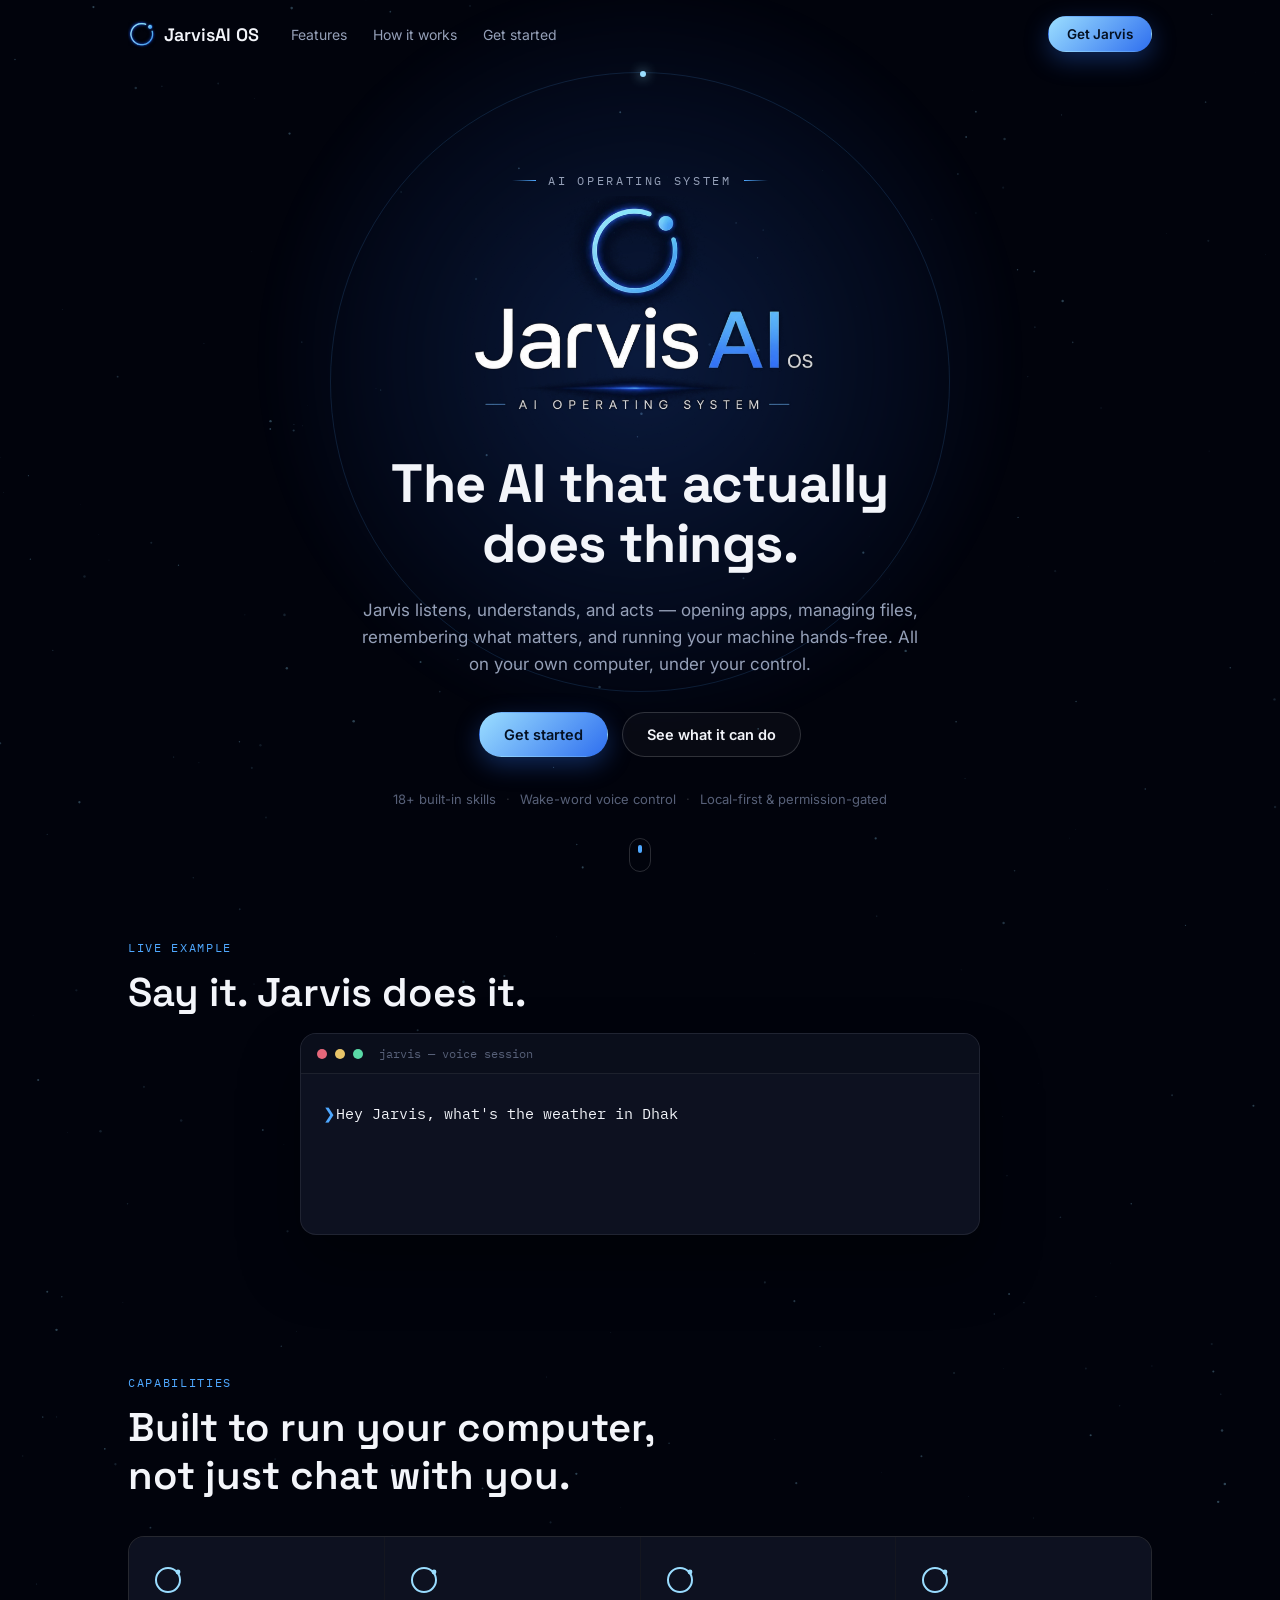
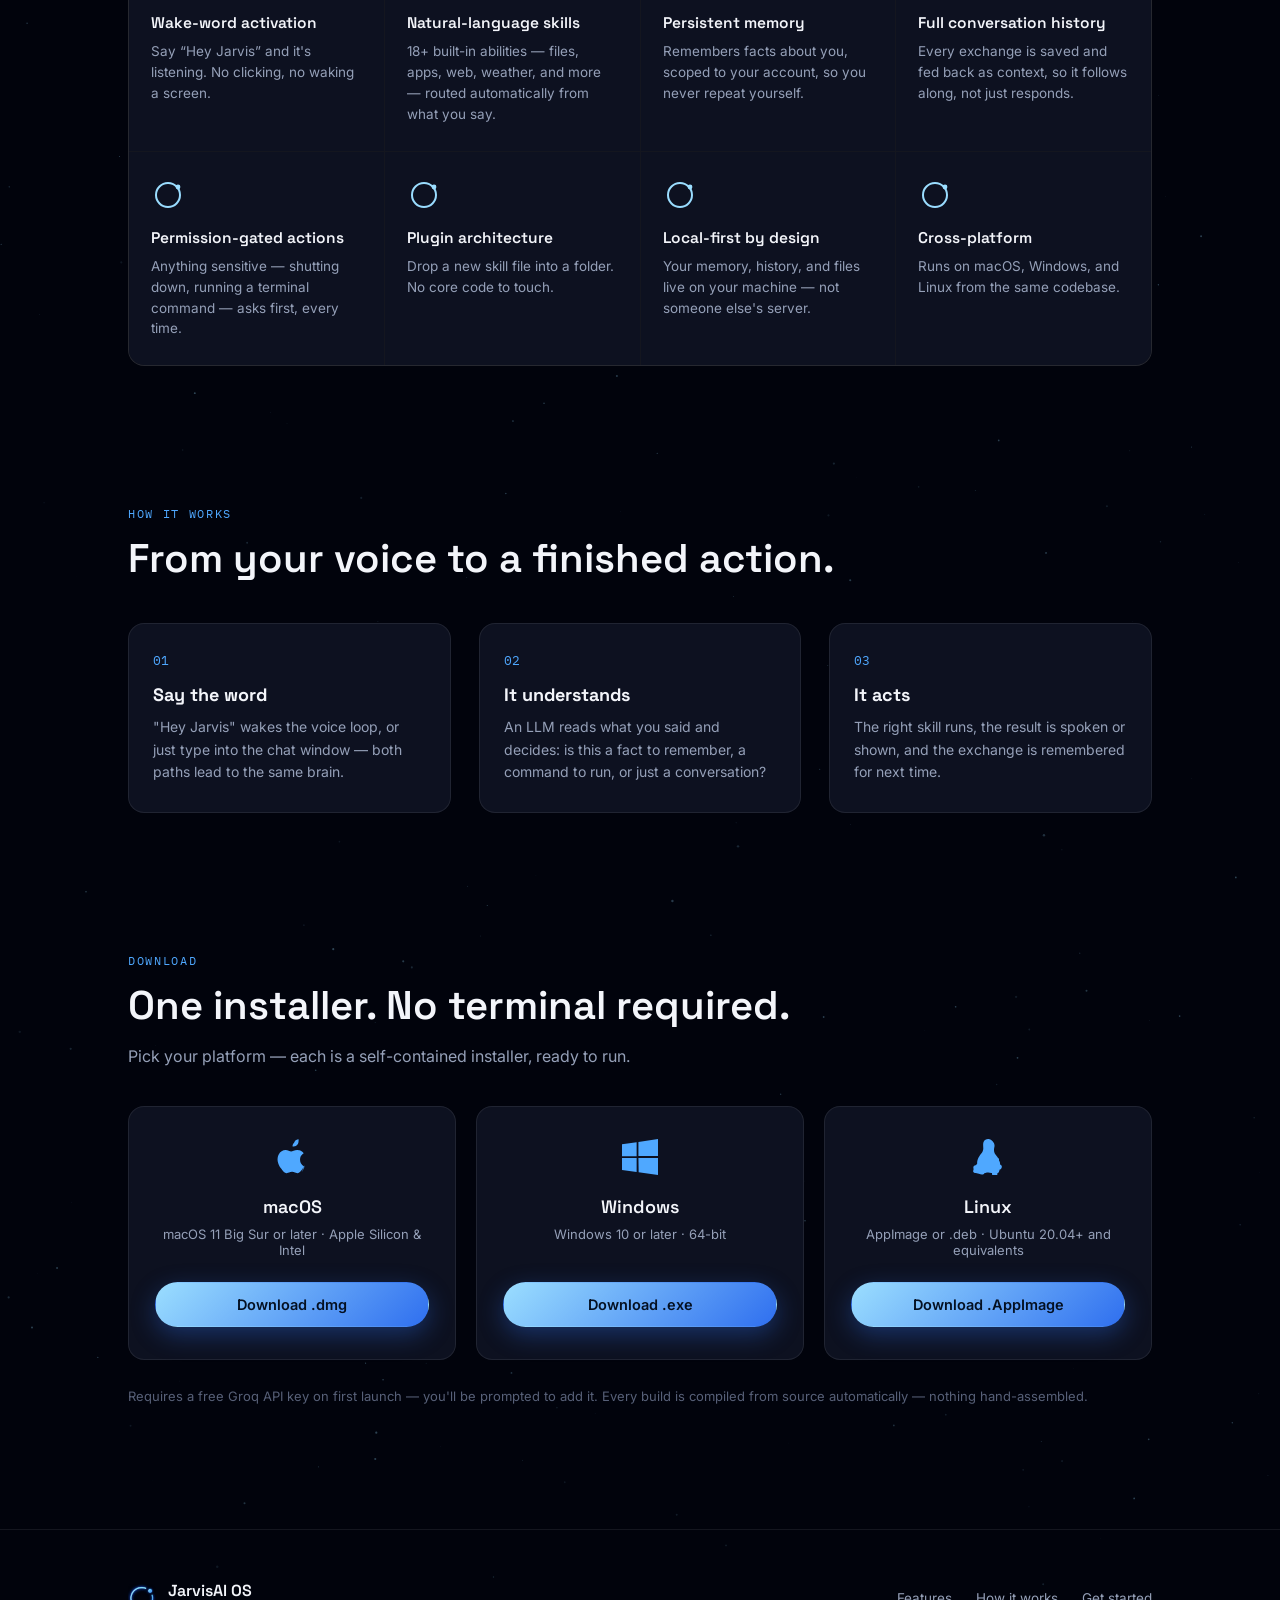
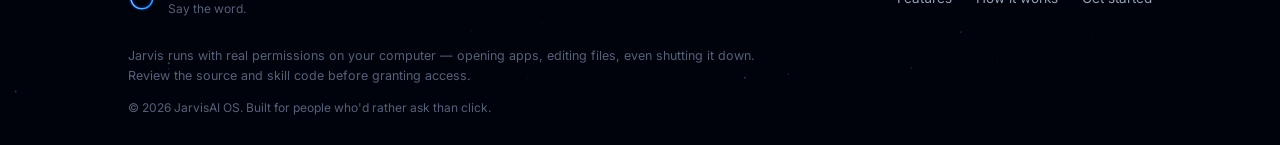
==== index.html @ 27a6e94e "Rename jarvis-landing.html to index.html" ====
<!DOCTYPE html>
<html lang="en">
<head>
<meta charset="UTF-8">
<meta name="viewport" content="width=device-width, initial-scale=1.0">
<title>JarvisAI OS &mdash; The AI Operating System</title>
<meta name="description" content="JarvisAI OS is the AI operating system that opens apps, manages files, remembers what matters, and talks back &mdash; all from your own machine.">
<link rel="icon" href="[data-uri]">
<style>
@import url('https://fonts.googleapis.com/css2?family=Space+Grotesk:wght@500;600;700&family=Inter:wght@400;500;600;700&family=IBM+Plex+Mono:wght@400;500&display=swap');

/* ==================== TOKENS ==================== */
:root{
  --bg:            #01030C;
  --bg-elevated:   #0A0E1B;
  --bg-panel:      #0D1120;
  --border:        rgba(255,255,255,0.08);
  --border-strong: rgba(255,255,255,0.16);

  --text:          #F3F5FA;
  --text-secondary:#95A0B8;
  --text-faint:    #576078;

  --ring-light: #9BDEFF;
  --ring-mid:   #4FA8FF;
  --ring-deep:  #2F6FEF;
  --accent-grad: linear-gradient(135deg, var(--ring-light), var(--ring-deep));

  --radius-sm: 10px;
  --radius-md: 16px;
  --radius-lg: 24px;

  --font-display: 'Space Grotesk', 'Segoe UI', sans-serif;
  --font-body: 'Inter', 'Segoe UI', sans-serif;
  --font-mono: 'IBM Plex Mono', 'Courier New', monospace;
}

*{ box-sizing: border-box; }

html{ scroll-behavior: smooth; }

body{
  margin: 0;
  background: var(--bg);
  color: var(--text);
  font-family: var(--font-body);
  -webkit-font-smoothing: antialiased;
  overflow-x: hidden;
}

img{ max-width: 100%; display: block; }

a{ color: inherit; text-decoration: none; }

::selection{ background: rgba(79,168,255,0.3); }

::-webkit-scrollbar{ width: 9px; }
::-webkit-scrollbar-thumb{ background: var(--border-strong); border-radius: 99px; }
::-webkit-scrollbar-track{ background: transparent; }

.section-inner{
  max-width: 1080px;
  margin: 0 auto;
  padding: 0 28px;
}

.label-tag{
  font-family: var(--font-mono);
  font-size: 12px;
  letter-spacing: 0.14em;
  color: var(--ring-mid);
  margin-bottom: 14px;
}

h2{
  font-family: var(--font-display);
  font-weight: 600;
  font-size: clamp(28px, 4vw, 40px);
  line-height: 1.2;
  margin: 0 0 16px;
}

.section-sub{
  color: var(--text-secondary);
  font-size: 16px;
  margin: 0 0 40px;
  max-width: 520px;
}

/* ==================== STARFIELD ==================== */
#stars{
  position: fixed;
  inset: 0;
  z-index: 0;
  pointer-events: none;
  opacity: 0.6;
}

/* ==================== NAV ==================== */
#nav{
  position: fixed;
  top: 0; left: 0; right: 0;
  z-index: 100;
  transition: background 0.3s ease, border-color 0.3s ease;
  border-bottom: 1px solid transparent;
}

#nav.scrolled{
  background: rgba(1,3,12,0.82);
  backdrop-filter: blur(14px);
  border-bottom-color: var(--border);
}

.nav-inner{
  max-width: 1080px;
  margin: 0 auto;
  padding: 16px 28px;
  display: flex;
  align-items: center;
  gap: 32px;
}

.nav-brand{
  display: flex;
  align-items: center;
  gap: 8px;
  font-family: var(--font-display);
  font-weight: 600;
  font-size: 18px;
}

.nav-mark{ width: 28px; height: 28px; object-fit: contain; }

.nav-links{
  display: flex;
  gap: 26px;
  flex: 1;
  font-size: 14px;
  color: var(--text-secondary);
}

.nav-links a:hover{ color: var(--text); }

.nav-toggle{
  display: none;
  flex-direction: column;
  gap: 4px;
  background: none;
  border: none;
  cursor: pointer;
  padding: 6px;
}

.nav-toggle span{
  width: 20px;
  height: 2px;
  background: var(--text);
  border-radius: 2px;
}

.nav-mobile{
  display: none;
  flex-direction: column;
  padding: 8px 28px 20px;
  gap: 4px;
  background: rgba(1,3,12,0.96);
  border-bottom: 1px solid var(--border);
}

.nav-mobile a{
  padding: 10px 0;
  font-size: 15px;
  color: var(--text-secondary);
  border-bottom: 1px solid var(--border);
}

.nav-mobile.open{ display: flex; }

/* ==================== BUTTONS ==================== */
.btn{
  display: inline-flex;
  align-items: center;
  gap: 8px;
  padding: 13px 24px;
  border-radius: 99px;
  font-size: 14.5px;
  font-weight: 600;
  cursor: pointer;
  border: 1px solid transparent;
  transition: transform 0.15s ease, opacity 0.15s ease, background 0.15s ease;
  white-space: nowrap;
}

.btn:hover{ transform: translateY(-1px); }

.btn-primary{
  background: var(--accent-grad);
  color: #041022;
  box-shadow: 0 8px 24px rgba(47,111,239,0.35);
}

.btn-primary:hover{ opacity: 0.92; }

.btn-ghost{
  background: rgba(255,255,255,0.03);
  border-color: var(--border-strong);
  color: var(--text);
}

.btn-ghost:hover{ background: rgba(255,255,255,0.07); }

.btn-small{ padding: 9px 18px; font-size: 13.5px; }

/* ==================== HERO ==================== */
.hero{
  position: relative;
  min-height: 100vh;
  display: flex;
  flex-direction: column;
  align-items: center;
  justify-content: center;
  text-align: center;
  padding: 140px 24px 60px;
  overflow: hidden;
}

.hero-glow{
  position: absolute;
  top: -10%;
  left: 50%;
  transform: translateX(-50%);
  width: 900px;
  height: 900px;
  background: radial-gradient(circle, rgba(47,111,239,0.22), transparent 60%);
  filter: blur(10px);
  z-index: 0;
  pointer-events: none;
}

.hero-ring{
  position: absolute;
  top: 8%;
  left: 50%;
  transform: translateX(-50%);
  width: 620px;
  height: 620px;
  border-radius: 50%;
  border: 1px solid rgba(79,168,255,0.15);
  z-index: 0;
  pointer-events: none;
  animation: spin 60s linear infinite;
}

.hero-ring::before{
  content: "";
  position: absolute;
  top: -2px;
  left: 50%;
  width: 6px;
  height: 6px;
  border-radius: 50%;
  background: var(--ring-light);
  box-shadow: 0 0 12px var(--ring-light);
}

@keyframes spin{
  from{ transform: translateX(-50%) rotate(0deg); }
  to{ transform: translateX(-50%) rotate(360deg); }
}

.hero-content{
  position: relative;
  z-index: 1;
  max-width: 720px;
}

.eyebrow{
  display: flex;
  align-items: center;
  justify-content: center;
  gap: 12px;
  font-family: var(--font-mono);
  font-size: 12px;
  letter-spacing: 0.22em;
  color: var(--text-secondary);
  margin-bottom: 6px;
}

.eyebrow .dash{
  width: 24px;
  height: 1px;
  background: linear-gradient(90deg, transparent, var(--ring-mid));
}

.eyebrow .dash:last-child{
  background: linear-gradient(90deg, var(--ring-mid), transparent);
}

.hero-logo{
  width: min(360px, 70vw);
  margin: 8px auto 4px;
}

.hero h1{
  font-family: var(--font-display);
  font-weight: 700;
  font-size: clamp(32px, 5.5vw, 54px);
  line-height: 1.12;
  letter-spacing: -0.01em;
  margin: 4px 0 22px;
}

.hero-sub{
  font-size: 17px;
  line-height: 1.6;
  color: var(--text-secondary);
  max-width: 560px;
  margin: 0 auto 34px;
}

.hero-cta{
  display: flex;
  gap: 14px;
  justify-content: center;
  flex-wrap: wrap;
  margin-bottom: 34px;
}

.trust-row{
  display: flex;
  gap: 10px;
  justify-content: center;
  flex-wrap: wrap;
  font-size: 13px;
  color: var(--text-faint);
}

.trust-row .dot{ color: var(--border-strong); }

.scroll-cue{
  position: absolute;
  bottom: 28px;
  left: 50%;
  transform: translateX(-50%);
  width: 22px;
  height: 34px;
  border: 1px solid var(--border-strong);
  border-radius: 12px;
  z-index: 1;
}

.scroll-cue span{
  display: block;
  width: 4px;
  height: 8px;
  background: var(--ring-mid);
  border-radius: 2px;
  margin: 6px auto 0;
  animation: cue 1.8s ease-in-out infinite;
}

@keyframes cue{
  0%{ transform: translateY(0); opacity: 1; }
  70%{ transform: translateY(10px); opacity: 0; }
  100%{ opacity: 0; }
}

/* ==================== DEMO / TERMINAL ==================== */
.demo-section{ padding: 40px 0 100px; position: relative; z-index: 1; }

.terminal{
  background: var(--bg-panel);
  border: 1px solid var(--border);
  border-radius: var(--radius-md);
  overflow: hidden;
  box-shadow: 0 30px 60px rgba(0,0,0,0.4);
  max-width: 680px;
  margin: 0 auto;
}

.terminal-bar{
  display: flex;
  align-items: center;
  gap: 8px;
  padding: 12px 16px;
  background: var(--bg-elevated);
  border-bottom: 1px solid var(--border);
}

.terminal-bar .dot{ width: 10px; height: 10px; border-radius: 50%; }
.terminal-bar .red{ background: #E5677A; }
.terminal-bar .yellow{ background: #E8C468; }
.terminal-bar .green{ background: #59D9A6; }

.terminal-title{
  margin-left: 8px;
  font-family: var(--font-mono);
  font-size: 12px;
  color: var(--text-faint);
}

.terminal-body{
  padding: 26px 22px;
  font-family: var(--font-mono);
  font-size: 14.5px;
  line-height: 1.9;
  min-height: 160px;
}

.term-line-user{ color: var(--text); }
.term-line-user::before{ content: "\276F "; color: var(--ring-mid); }

.term-line-reply{ color: var(--text-secondary); }
.term-line-reply::before{ content: "\2713 "; color: #59D9A6; }

.cursor{
  display: inline-block;
  width: 8px;
  height: 16px;
  background: var(--ring-light);
  margin-left: 2px;
  vertical-align: middle;
  animation: blink 0.9s step-end infinite;
}

@keyframes blink{
  50%{ opacity: 0; }
}

/* ==================== FEATURES ==================== */
.features-section{ padding: 40px 0 100px; position: relative; z-index: 1; }

.feature-grid{
  display: grid;
  grid-template-columns: repeat(4, 1fr);
  gap: 1px;
  background: var(--border);
  border: 1px solid var(--border);
  border-radius: var(--radius-md);
  overflow: hidden;
  margin-top: 36px;
}

.feature-card{
  background: var(--bg-panel);
  padding: 26px 22px;
}

.feature-icon{
  width: 34px;
  height: 34px;
  margin-bottom: 16px;
}

.feature-card h3{
  font-family: var(--font-display);
  font-size: 15.5px;
  font-weight: 600;
  margin: 0 0 8px;
}

.feature-card p{
  font-size: 13.5px;
  line-height: 1.55;
  color: var(--text-secondary);
  margin: 0;
}

/* ==================== HOW IT WORKS ==================== */
.how-section{ padding: 40px 0 100px; position: relative; z-index: 1; }

.steps{
  display: grid;
  grid-template-columns: repeat(3, 1fr);
  gap: 28px;
  margin-top: 40px;
}

.step{
  background: var(--bg-panel);
  border: 1px solid var(--border);
  border-radius: var(--radius-md);
  padding: 28px 24px;
}

.step-number{
  font-family: var(--font-mono);
  font-size: 13px;
  color: var(--ring-mid);
  margin-bottom: 14px;
}

.step h3{
  font-family: var(--font-display);
  font-size: 18px;
  margin: 0 0 10px;
}

.step p{
  font-size: 14px;
  line-height: 1.6;
  color: var(--text-secondary);
  margin: 0;
}

/* ==================== GET STARTED ==================== */
.get-started-section{ padding: 40px 0 110px; position: relative; z-index: 1; }

.download-grid{
  display: grid;
  grid-template-columns: repeat(3, 1fr);
  gap: 20px;
  margin-top: 36px;
}

.download-card{
  background: var(--bg-panel);
  border: 1px solid var(--border);
  border-radius: var(--radius-md);
  padding: 32px 26px;
  text-align: center;
  transition: border-color 0.15s ease, transform 0.15s ease;
}

.download-card:hover{
  border-color: var(--border-strong);
  transform: translateY(-2px);
}

.os-icon{
  width: 36px;
  height: 36px;
  color: var(--ring-mid);
  margin: 0 auto 16px;
}

.download-card h3{
  font-family: var(--font-display);
  font-size: 18px;
  font-weight: 600;
  margin: 0 0 8px;
}

.download-note{
  font-size: 13px;
  color: var(--text-secondary);
  margin: 0 0 22px;
  min-height: 34px;
}

.download-btn{
  width: 100%;
  justify-content: center;
}

.requirements{
  margin-top: 26px;
  font-size: 13px;
  color: var(--text-faint);
  line-height: 1.6;
}

/* ==================== FOOTER ==================== */
.footer{
  border-top: 1px solid var(--border);
  padding: 50px 0 30px;
  position: relative;
  z-index: 1;
}

.footer-inner{
  display: flex;
  justify-content: space-between;
  align-items: center;
  flex-wrap: wrap;
  gap: 20px;
  margin-bottom: 30px;
}

.footer-brand{
  display: flex;
  align-items: center;
  gap: 12px;
}

.footer-name{
  font-family: var(--font-display);
  font-weight: 600;
  font-size: 16px;
}

.footer-tagline{
  font-size: 12px;
  color: var(--text-faint);
}

.footer-links{
  display: flex;
  gap: 24px;
  font-size: 13.5px;
  color: var(--text-secondary);
}

.footer-links a:hover{ color: var(--text); }

.footer-disclaimer{
  font-size: 12.5px;
  color: var(--text-faint);
  line-height: 1.6;
  max-width: 640px;
  margin: 0 0 14px;
}

.footer-copy{
  font-size: 12px;
  color: var(--text-faint);
  margin: 0;
}

/* ==================== RESPONSIVE ==================== */
@media (max-width: 860px){
  .feature-grid{ grid-template-columns: repeat(2, 1fr); }
  .steps{ grid-template-columns: 1fr; }
  .download-grid{ grid-template-columns: 1fr; }
}

@media (max-width: 720px){
  .nav-links{ display: none; }
  .nav-inner .btn-small{ display: none; }
  .nav-toggle{ display: flex; }
  .feature-grid{ grid-template-columns: 1fr; }
  .hero{ padding-top: 120px; }
}

@media (prefers-reduced-motion: reduce){
  .hero-ring, .scroll-cue span, .cursor{ animation: none; }
}

</style>
</head>
<body>

<canvas id="stars"></canvas>

<nav id="nav">
  <div class="nav-inner">
    <a href="#top" class="nav-brand">
      <img src="[data-uri]" alt="JarvisAI OS" class="nav-mark">
      <span>JarvisAI OS</span>
    </a>
    <div class="nav-links">
      <a href="#features">Features</a>
      <a href="#how">How it works</a>
      <a href="#get-started">Get started</a>
    </div>
    <a href="#get-started" class="btn btn-primary btn-small">Get Jarvis</a>
    <button id="navToggle" class="nav-toggle" aria-label="Toggle menu">
      <span></span><span></span><span></span>
    </button>
  </div>
  <div id="navMobile" class="nav-mobile">
    <a href="#features">Features</a>
    <a href="#how">How it works</a>
    <a href="#get-started">Get started</a>
  </div>
</nav>

<header class="hero" id="top">
  <div class="hero-glow"></div>
  <div class="hero-ring" aria-hidden="true"></div>

  <div class="hero-content">
    <div class="eyebrow"><span class="dash"></span> AI OPERATING SYSTEM <span class="dash"></span></div>

    <img src="[data-uri]" alt="Jarvis AI OS" class="hero-logo">

    <h1>The AI that actually<br>does things.</h1>

    <p class="hero-sub">
      Jarvis listens, understands, and acts &mdash; opening apps, managing files,
      remembering what matters, and running your machine hands-free.
      All on your own computer, under your control.
    </p>

    <div class="hero-cta">
      <a href="#get-started" class="btn btn-primary">Get started</a>
      <a href="#features" class="btn btn-ghost">See what it can do</a>
    </div>

    <div class="trust-row">
      <span>18+ built-in skills</span>
      <span class="dot">&middot;</span>
      <span>Wake-word voice control</span>
      <span class="dot">&middot;</span>
      <span>Local-first &amp; permission-gated</span>
    </div>
  </div>

  <div class="scroll-cue" aria-hidden="true"><span></span></div>
</header>

<section class="demo-section">
  <div class="section-inner">
    <div class="label-tag">LIVE EXAMPLE</div>
    <h2>Say it. Jarvis does it.</h2>

    <div class="terminal">
      <div class="terminal-bar">
        <span class="dot red"></span><span class="dot yellow"></span><span class="dot green"></span>
        <span class="terminal-title">jarvis &mdash; voice session</span>
      </div>
      <div class="terminal-body" id="terminalBody"></div>
    </div>
  </div>
</section>

<section id="features" class="features-section">
  <div class="section-inner">
    <div class="label-tag">CAPABILITIES</div>
    <h2>Built to run your computer,<br>not just chat with you.</h2>

    <div class="feature-grid" id="featureGrid"></div>
  </div>
</section>

<section id="how" class="how-section">
  <div class="section-inner">
    <div class="label-tag">HOW IT WORKS</div>
    <h2>From your voice to a finished action.</h2>

    <div class="steps">
      <div class="step">
        <div class="step-number">01</div>
        <h3>Say the word</h3>
        <p>"Hey Jarvis" wakes the voice loop, or just type into the chat window &mdash; both paths lead to the same brain.</p>
      </div>
      <div class="step">
        <div class="step-number">02</div>
        <h3>It understands</h3>
        <p>An LLM reads what you said and decides: is this a fact to remember, a command to run, or just a conversation?</p>
      </div>
      <div class="step">
        <div class="step-number">03</div>
        <h3>It acts</h3>
        <p>The right skill runs, the result is spoken or shown, and the exchange is remembered for next time.</p>
      </div>
    </div>
  </div>
</section>

<section id="get-started" class="get-started-section">
  <div class="section-inner">
    <div class="label-tag">DOWNLOAD</div>
    <h2>One installer. No terminal required.</h2>
    <p class="section-sub">Pick your platform &mdash; each is a self-contained installer, ready to run.</p>

    <div class="download-grid">

      <div class="download-card">
        <svg class="os-icon" viewBox="0 0 24 24" fill="currentColor"><path d="M16.365 1.43c0 1.14-.393 2.033-1.177 2.68-.784.646-1.72.966-2.807.966-.107-1.09.29-2.02 1.083-2.784C14.257.71 15.29.24 16.365.24c.093.4.093.8 0 1.19zM20.5 17.06c-.48 1.11-.71 1.605-1.335 2.596-.87 1.386-2.098 3.115-3.62 3.13-1.352.014-1.7-.882-3.535-.873-1.834.01-2.217.888-3.57.874-1.522-.015-2.686-1.573-3.556-2.958C2.207 16.606 1.76 12.9 3.14 10.34c.965-1.79 2.71-2.923 4.61-2.94 1.44-.014 2.8.97 3.678.97.878 0 2.53-1.2 4.267-1.024.727.03 2.767.294 4.077 2.216-.106.066-2.435 1.42-2.41 4.242.028 3.372 2.96 4.494 2.99 4.508-.024.074-.463 1.59-1.528 3.147l-.323.6z"/></svg>
        <h3>macOS</h3>
        <p class="download-note">macOS 11 Big Sur or later &middot; Apple Silicon &amp; Intel</p>
        <a href="https://github.com/YOUR_USERNAME/jarvis-ai-os/releases/latest/download/JarvisAI-OS.dmg" class="btn btn-primary download-btn">Download .dmg</a>
      </div>

      <div class="download-card">
        <svg class="os-icon" viewBox="0 0 24 24" fill="currentColor"><path d="M0 3.449L9.75 2.1v9.451H0m10.949-9.602L24 0v11.4H10.949M0 12.6h9.75v9.451L0 20.699M10.949 12.6H24V24l-12.9-1.801"/></svg>
        <h3>Windows</h3>
        <p class="download-note">Windows 10 or later &middot; 64-bit</p>
        <a href="https://github.com/YOUR_USERNAME/jarvis-ai-os/releases/latest/download/JarvisAI-OS-Setup.exe" class="btn btn-primary download-btn">Download .exe</a>
      </div>

      <div class="download-card">
        <svg class="os-icon" viewBox="0 0 24 24" fill="currentColor"><path d="M12.504 0c-.155 0-.315.008-.48.021-4.226.333-3.105 4.807-3.17 6.298-.076 1.092-.3 1.953-1.05 3.02-.885 1.051-2.127 2.75-2.716 4.521-.278.832-.41 1.684-.287 2.489a.424.424 0 00-.11.135c-.26.268-.45.6-.663.839-.199.199-.485.267-.797.4-.313.136-.658.269-.864.68-.09.189-.136.394-.132.602 0 .199.027.4.055.536.058.399.116.728.04.97-.249.68-.28 1.145-.106 1.484.174.334.535.47.94.601.81.2 1.91.135 2.774.6.926.466 1.866.67 2.616.47.526-.116.97-.464 1.208-.946.587-.003 1.23-.269 2.26-.334.699-.058 1.574.267 2.577.2.025.08.063.155.11.225-.076.694.13 1.365.436 1.938.365.6.844 1.098 1.310 1.502-.055.077-.021.108.070.05.68-.484 1.24-1.04 1.52-1.673.24-.531.212-1.1.05-1.634.478-.235.87-.556 1.152-1.038.235-.4.42-.906.526-1.577.077.024.15.024.199-.001.36-.111.65-.4.867-.71.198-.31.335-.667.375-1.037.038-.372-.04-.744-.235-1.045-.196-.3-.51-.545-.9-.667-.024-.42-.03-.856-.13-1.302-.098-.446-.28-.897-.61-1.28.014-.235.033-.478.01-.72-.024-.24-.09-.478-.226-.68-.135-.2-.34-.36-.582-.42-.036-.11-.07-.223-.135-.315-.65-.918-1.474-1.635-1.968-2.7-.494-1.064-.626-2.436-.16-4.27.213-.83.055-1.673-.288-2.417-.343-.744-.858-1.397-1.44-1.87A3.87 3.87 0 0012.504 0z"/></svg>
        <h3>Linux</h3>
        <p class="download-note">AppImage or .deb &middot; Ubuntu 20.04+ and equivalents</p>
        <a href="https://github.com/YOUR_USERNAME/jarvis-ai-os/releases/latest/download/JarvisAI-OS.AppImage" class="btn btn-primary download-btn">Download .AppImage</a>
      </div>

    </div>

    <p class="requirements">
      Requires a free Groq API key on first launch &mdash; you'll be prompted to add it.
      Every build is compiled from source automatically &mdash; nothing hand-assembled.
    </p>
  </div>
</section>

<footer class="footer">
  <div class="section-inner footer-inner">
    <div class="footer-brand">
      <img src="[data-uri]" alt="JarvisAI OS" class="nav-mark">
      <div>
        <div class="footer-name">JarvisAI OS</div>
        <div class="footer-tagline">Say the word.</div>
      </div>
    </div>

    <div class="footer-links">
      <a href="#features">Features</a>
      <a href="#how">How it works</a>
      <a href="#get-started">Get started</a>
    </div>
  </div>

  <div class="section-inner">
    <p class="footer-disclaimer">
      Jarvis runs with real permissions on your computer &mdash; opening apps, editing files,
      even shutting it down. Review the source and skill code before granting access.
    </p>
    <p class="footer-copy">&copy; 2026 JarvisAI OS. Built for people who'd rather ask than click.</p>
  </div>
</footer>

<script>
// ==================== Nav scroll state + mobile toggle ====================
const nav = document.getElementById("nav");
window.addEventListener("scroll", () => {
  nav.classList.toggle("scrolled", window.scrollY > 20);
});

const navToggle = document.getElementById("navToggle");
const navMobile = document.getElementById("navMobile");
navToggle.addEventListener("click", () => navMobile.classList.toggle("open"));
navMobile.querySelectorAll("a").forEach(a =>
  a.addEventListener("click", () => navMobile.classList.remove("open"))
);

// ==================== Starfield background ====================
(function starfield() {
  const canvas = document.getElementById("stars");
  const ctx = canvas.getContext("2d");
  let stars = [];

  function resize() {
    canvas.width = window.innerWidth;
    canvas.height = document.body.scrollHeight;
    const count = Math.floor((canvas.width * canvas.height) / 9000);
    stars = Array.from({ length: count }, () => ({
      x: Math.random() * canvas.width,
      y: Math.random() * canvas.height,
      r: Math.random() * 1.1 + 0.2,
      phase: Math.random() * Math.PI * 2,
      speed: Math.random() * 0.015 + 0.005,
    }));
  }

  function draw(t) {
    ctx.clearRect(0, 0, canvas.width, canvas.height);
    for (const s of stars) {
      const twinkle = 0.5 + 0.5 * Math.sin(t * s.speed + s.phase);
      ctx.beginPath();
      ctx.arc(s.x, s.y, s.r, 0, Math.PI * 2);
      ctx.fillStyle = `rgba(155, 222, 255, ${0.15 + twinkle * 0.35})`;
      ctx.fill();
    }
    requestAnimationFrame(draw);
  }

  window.addEventListener("resize", resize);
  resize();
  requestAnimationFrame(draw);
})();

// ==================== Terminal typewriter demo ====================
(function terminalDemo() {
  const body = document.getElementById("terminalBody");

  const scenarios = [
    [
      { role: "user", text: "Hey Jarvis, what's the weather in Dhaka" },
      { role: "reply", text: "It's 34\u00b0C and partly cloudy in Dhaka, with wind at 9 km/h." },
    ],
    [
      { role: "user", text: "Jarvis, remember that my flight is at 6 PM" },
      { role: "reply", text: "Got it, I'll remember that your flight is at 6 PM." },
    ],
    [
      { role: "user", text: "Hey Jarvis, open Chrome" },
      { role: "reply", text: "Opening Google Chrome." },
    ],
  ];

  let scenarioIndex = 0;

  function sleep(ms) {
    return new Promise((resolve) => setTimeout(resolve, ms));
  }

  async function typeLine(el, text, speed) {
    for (let i = 0; i <= text.length; i++) {
      el.textContent = text.slice(0, i);
      await sleep(speed);
    }
  }

  async function runScenario() {
    body.innerHTML = "";

    const scenario = scenarios[scenarioIndex];
    scenarioIndex = (scenarioIndex + 1) % scenarios.length;

    for (const line of scenario) {
      const div = document.createElement("div");
      div.className = line.role === "user" ? "term-line-user" : "term-line-reply";
      body.appendChild(div);

      if (line.role === "user") {
        await typeLine(div, line.text, 32);
      } else {
        await sleep(400);
        await typeLine(div, line.text, 14);
      }

      await sleep(600);
    }

    await sleep(2200);
    runScenario();
  }

  runScenario();
})();

// ==================== Feature grid ====================
(function features() {
  const iconRing = `<svg viewBox="0 0 34 34" fill="none" xmlns="http://www.w3.org/2000/svg">
    <circle cx="17" cy="17" r="12" stroke="url(#g)" stroke-width="2"/>
    <circle cx="27" cy="9" r="2.4" fill="#9BDEFF"/>
    <defs><linearGradient id="g" x1="0" y1="0" x2="34" y2="34"><stop stop-color="#9BDEFF"/><stop offset="1" stop-color="#2F6FEF"/></linearGradient></defs>
  </svg>`;

  const items = [
    ["Wake-word activation", "Say \u201cHey Jarvis\u201d and it's listening. No clicking, no waking a screen."],
    ["Natural-language skills", "18+ built-in abilities \u2014 files, apps, web, weather, and more \u2014 routed automatically from what you say."],
    ["Persistent memory", "Remembers facts about you, scoped to your account, so you never repeat yourself."],
    ["Full conversation history", "Every exchange is saved and fed back as context, so it follows along, not just responds."],
    ["Permission-gated actions", "Anything sensitive \u2014 shutting down, running a terminal command \u2014 asks first, every time."],
    ["Plugin architecture", "Drop a new skill file into a folder. No core code to touch."],
    ["Local-first by design", "Your memory, history, and files live on your machine \u2014 not someone else's server."],
    ["Cross-platform", "Runs on macOS, Windows, and Linux from the same codebase."],
  ];

  const grid = document.getElementById("featureGrid");
  grid.innerHTML = items.map(([title, desc]) => `
    <div class="feature-card">
      <div class="feature-icon">${iconRing}</div>
      <h3>${title}</h3>
      <p>${desc}</p>
    </div>
  `).join("");
})();

// (download section is now static cards - no tab-switching or
// copy-to-clipboard JS needed since there's no source install commands)

</script>

</body>
</html>
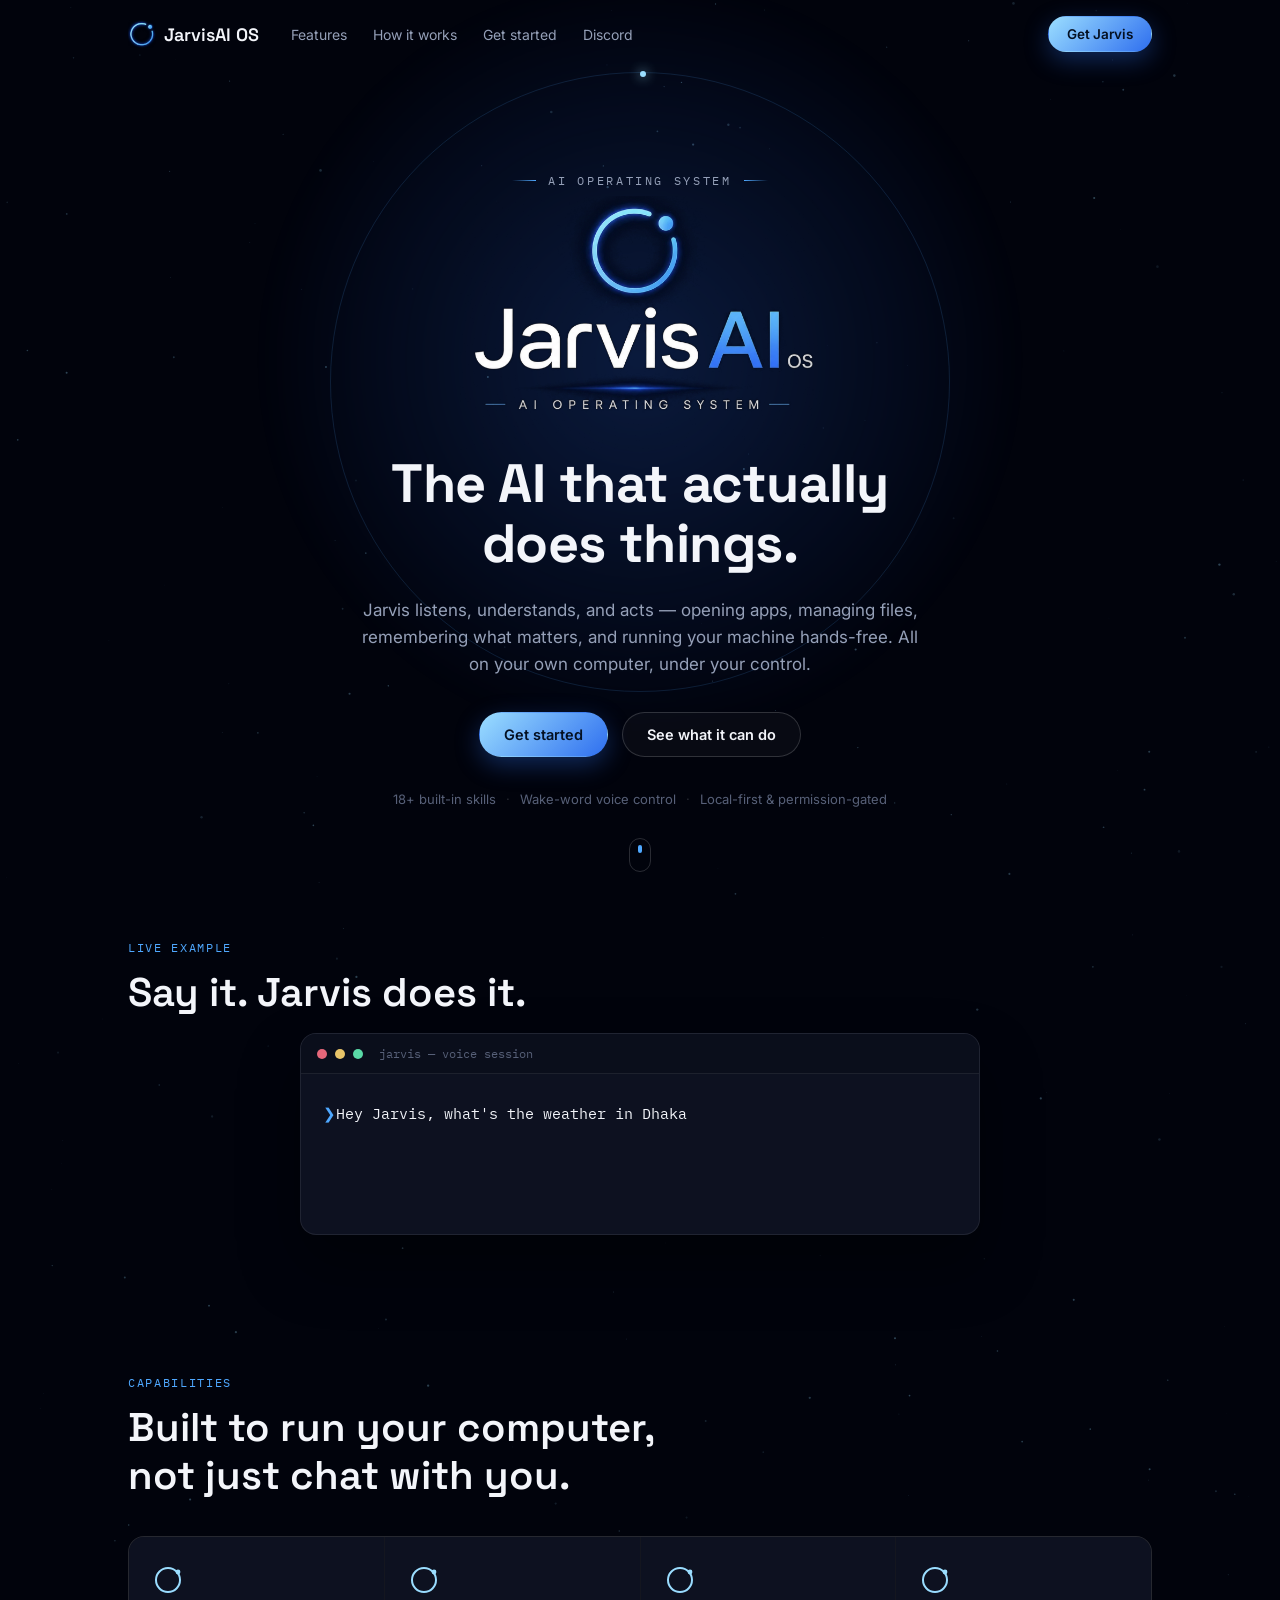
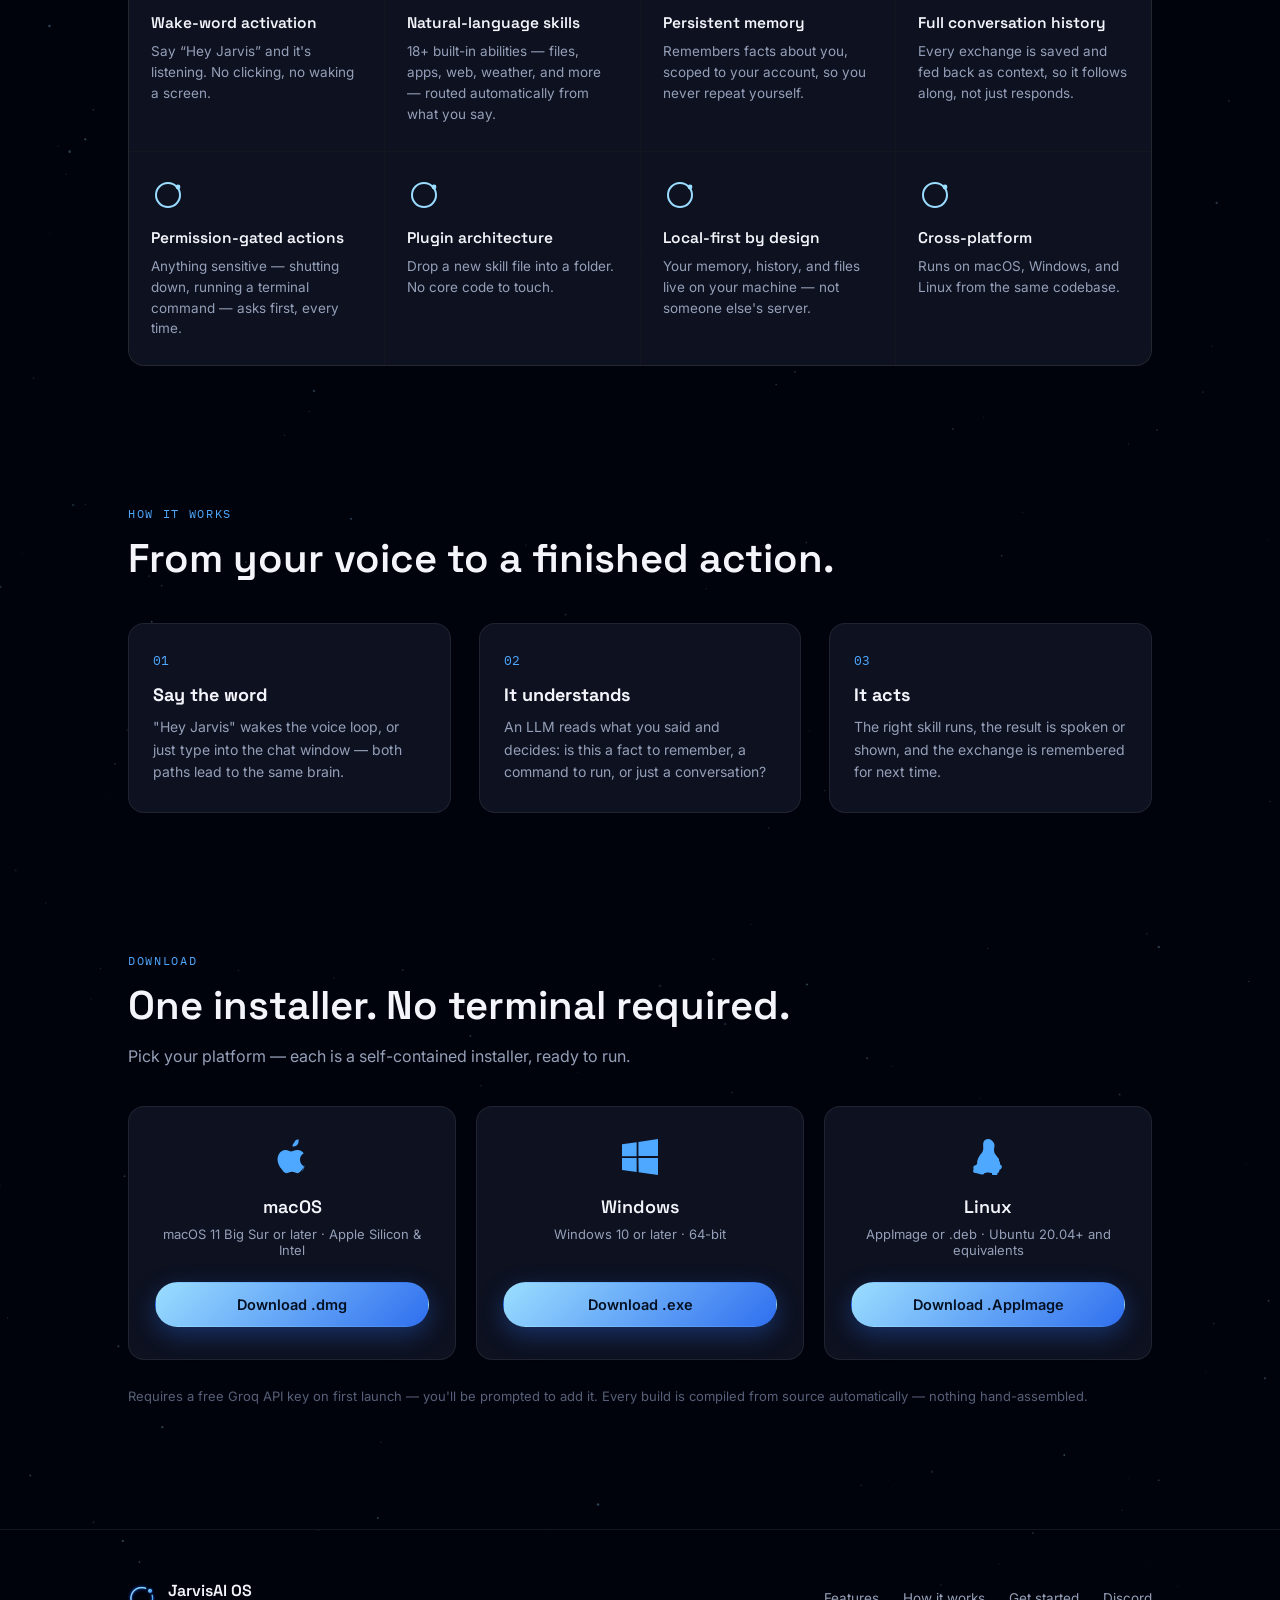
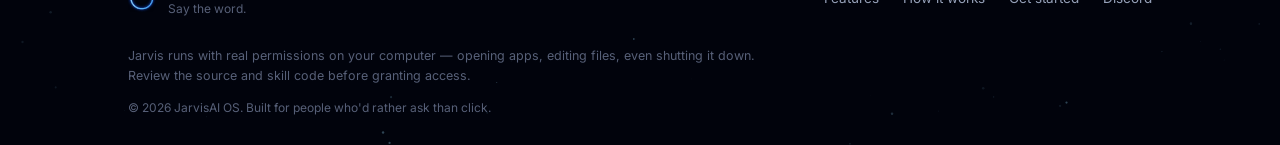
==== commit 1a825b60: "Add Discord community link to nav and footer Links to the project's Discord server so visitors can j" ====
--- a/index.html
+++ b/index.html
@@ -652,6 +652,7 @@
       <a href="#features">Features</a>
       <a href="#how">How it works</a>
       <a href="#get-started">Get started</a>
+      <a href="https://discord.gg/VZnWjfsrE" target="_blank" rel="noopener">Discord</a>
     </div>
     <a href="#get-started" class="btn btn-primary btn-small">Get Jarvis</a>
     <button id="navToggle" class="nav-toggle" aria-label="Toggle menu">
@@ -662,6 +663,7 @@
     <a href="#features">Features</a>
     <a href="#how">How it works</a>
     <a href="#get-started">Get started</a>
+    <a href="https://discord.gg/VZnWjfsrE" target="_blank" rel="noopener">Discord</a>
   </div>
 </nav>
 
@@ -800,6 +802,7 @@
       <a href="#features">Features</a>
       <a href="#how">How it works</a>
       <a href="#get-started">Get started</a>
+      <a href="https://discord.gg/VZnWjfsrE" target="_blank" rel="noopener">Discord</a>
     </div>
   </div>
 
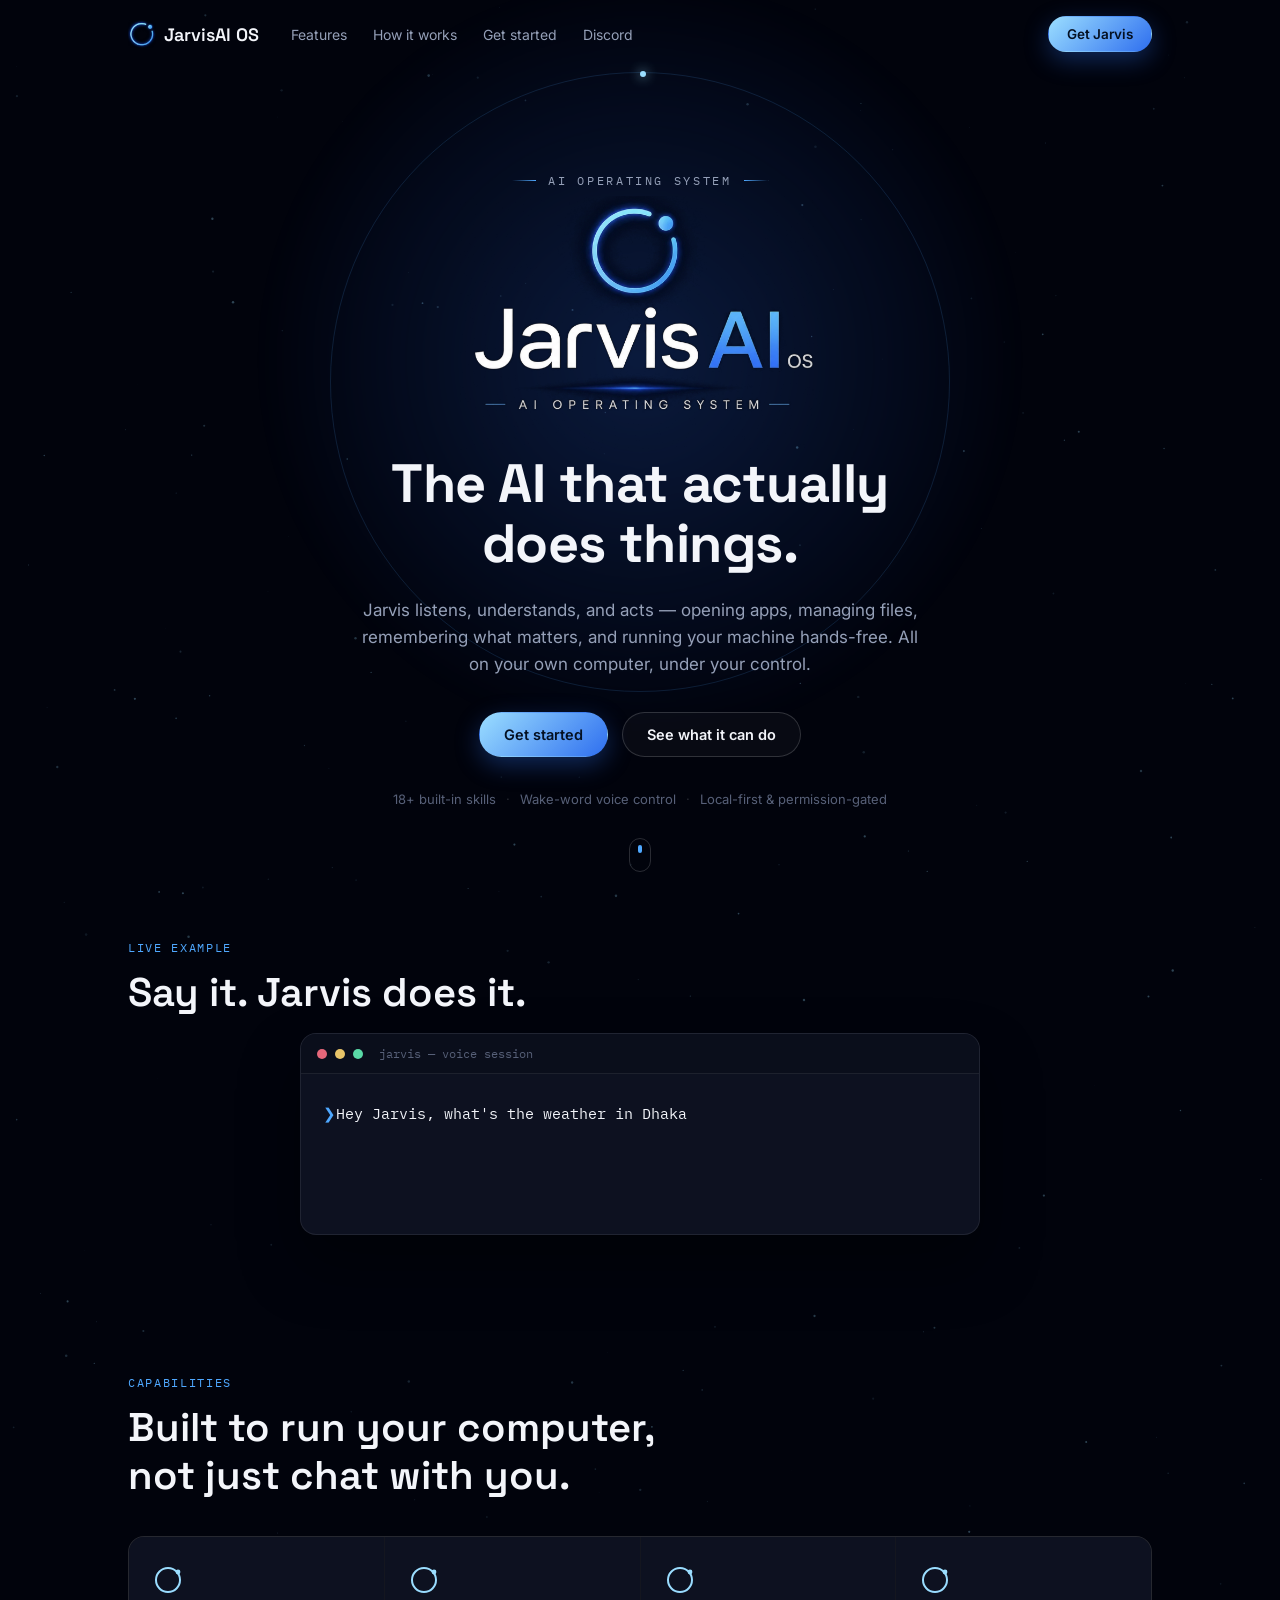
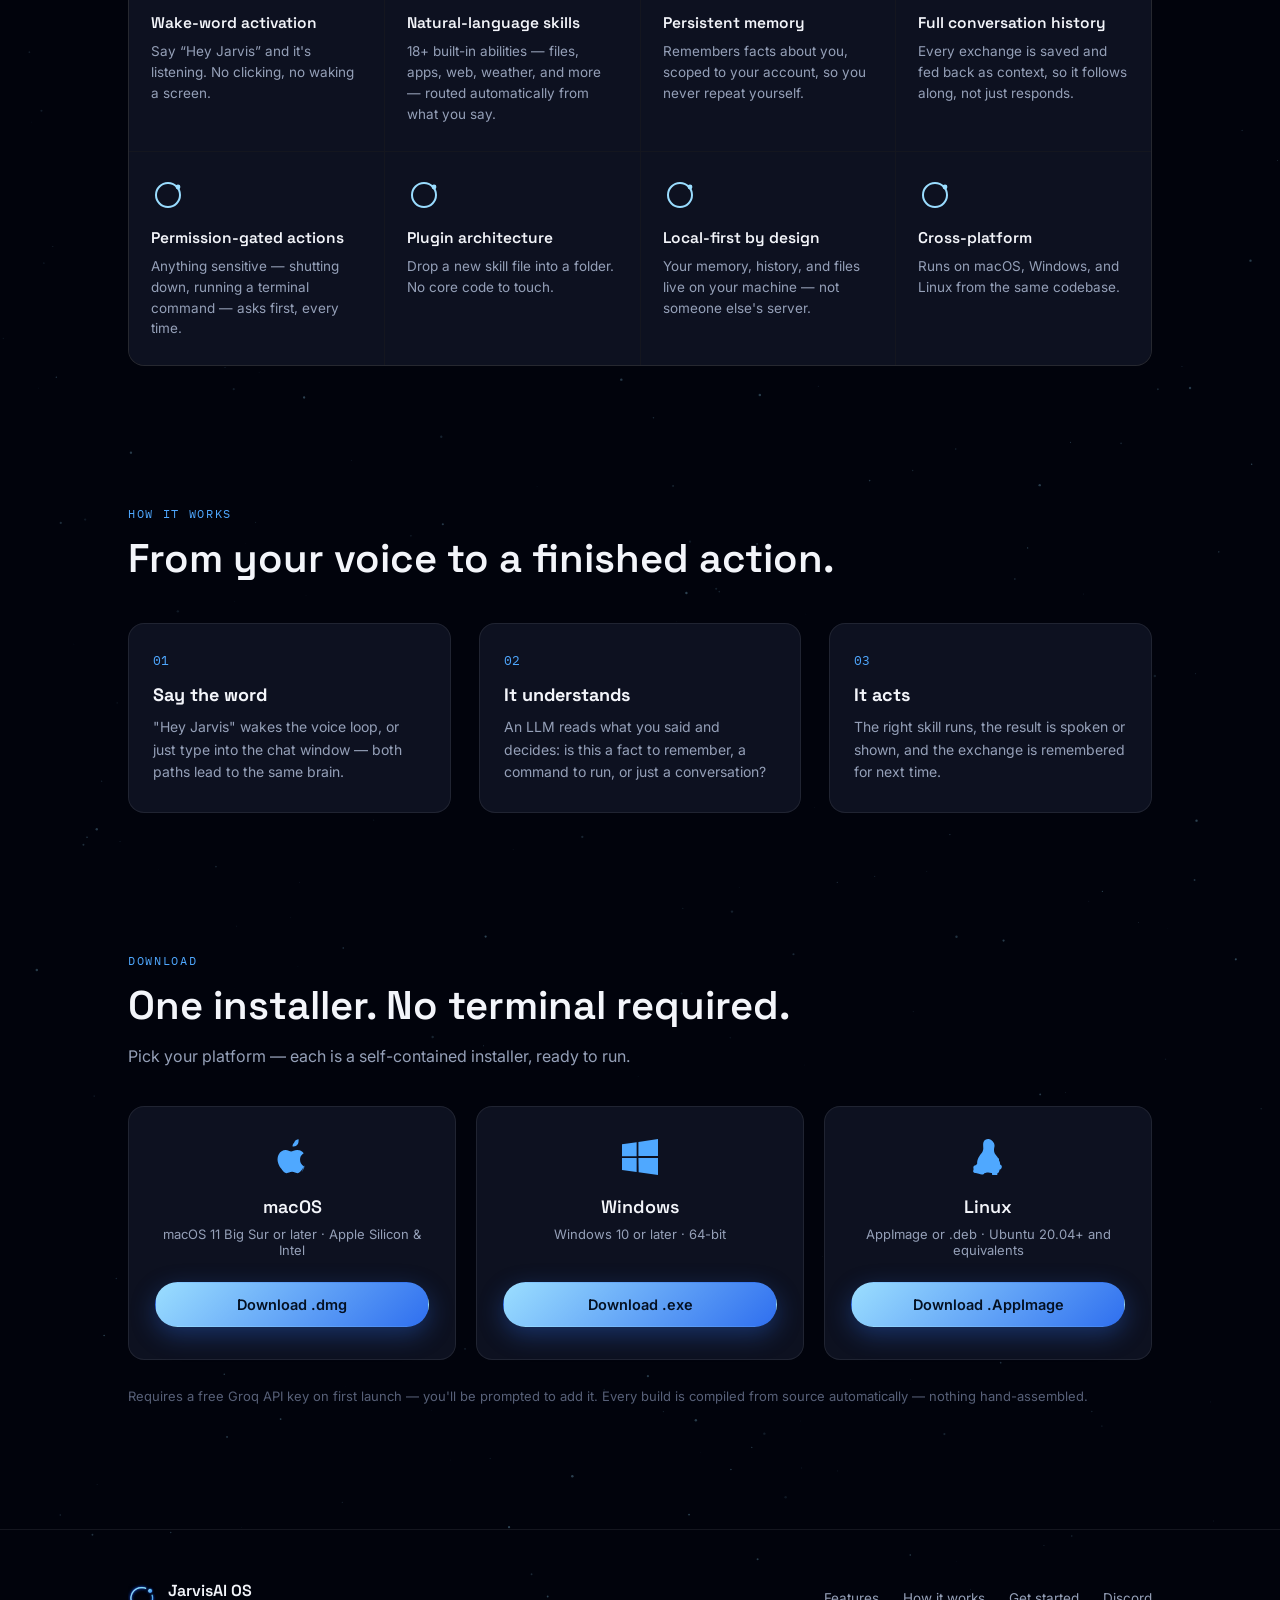
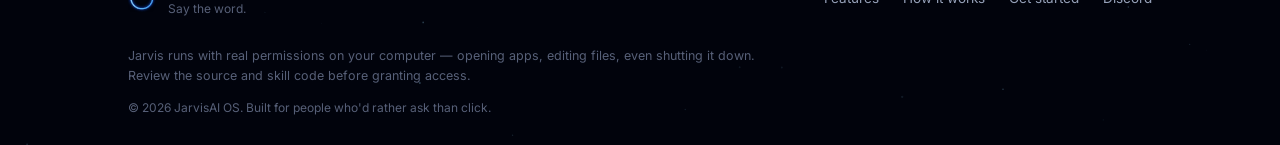
==== commit b0bc9c82: "Add Google Tag Manager snippet Co-Authored-By: Claude Sonnet 5 <noreply@anthropic.com>" ====
--- a/index.html
+++ b/index.html
@@ -1,6 +1,13 @@
 <!DOCTYPE html>
 <html lang="en">
 <head>
+<!-- Google Tag Manager -->
+<script>(function(w,d,s,l,i){w[l]=w[l]||[];w[l].push({'gtm.start':
+new Date().getTime(),event:'gtm.js'});var f=d.getElementsByTagName(s)[0],
+j=d.createElement(s),dl=l!='dataLayer'?'&l='+l:'';j.async=true;j.src=
+'https://www.googletagmanager.com/gtm.js?id='+i+dl;f.parentNode.insertBefore(j,f);
+})(window,document,'script','dataLayer','GTM-K9CZNDDC');</script>
+<!-- End Google Tag Manager -->
 <meta charset="UTF-8">
 <meta name="viewport" content="width=device-width, initial-scale=1.0">
 <title>JarvisAI OS &mdash; The AI Operating System</title>
@@ -639,6 +646,10 @@
 </style>
 </head>
 <body>
+<!-- Google Tag Manager (noscript) -->
+<noscript><iframe src="https://www.googletagmanager.com/ns.html?id=GTM-K9CZNDDC"
+height="0" width="0" style="display:none;visibility:hidden"></iframe></noscript>
+<!-- End Google Tag Manager (noscript) -->
 
 <canvas id="stars"></canvas>
 
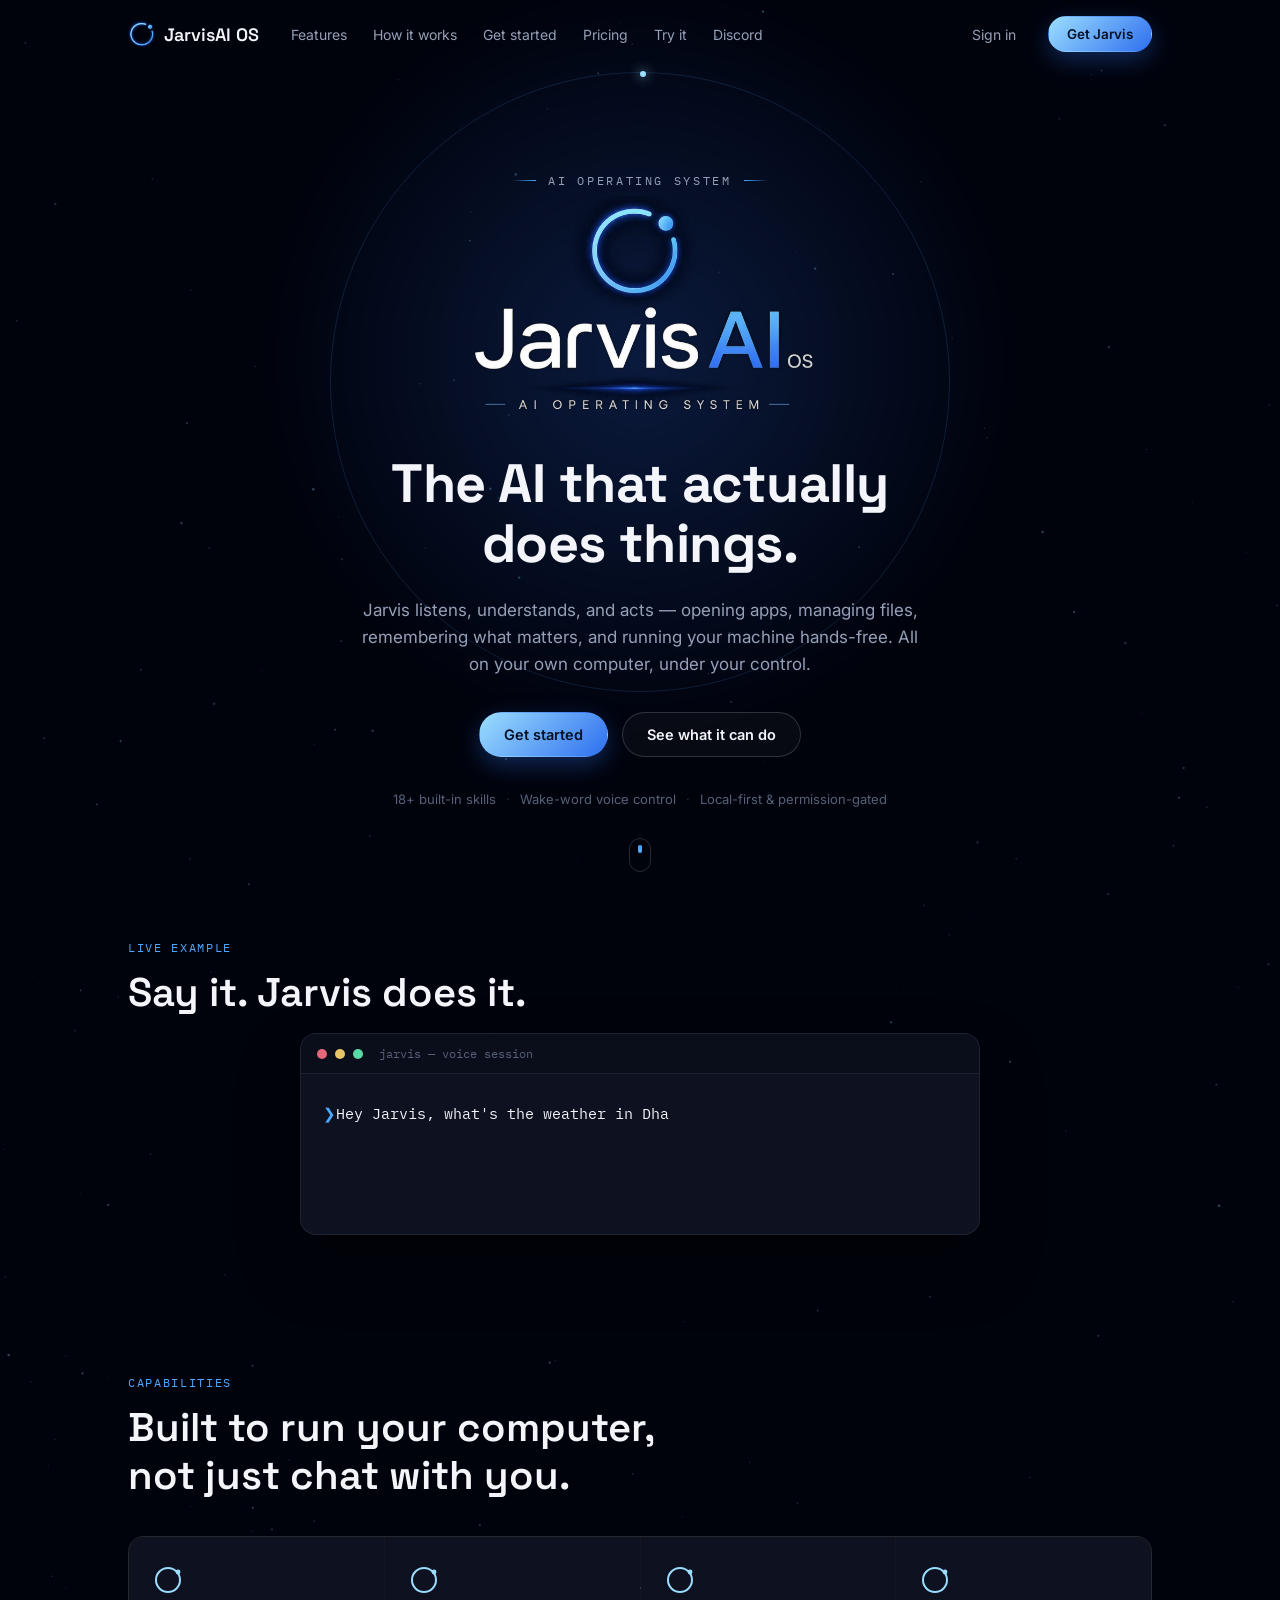
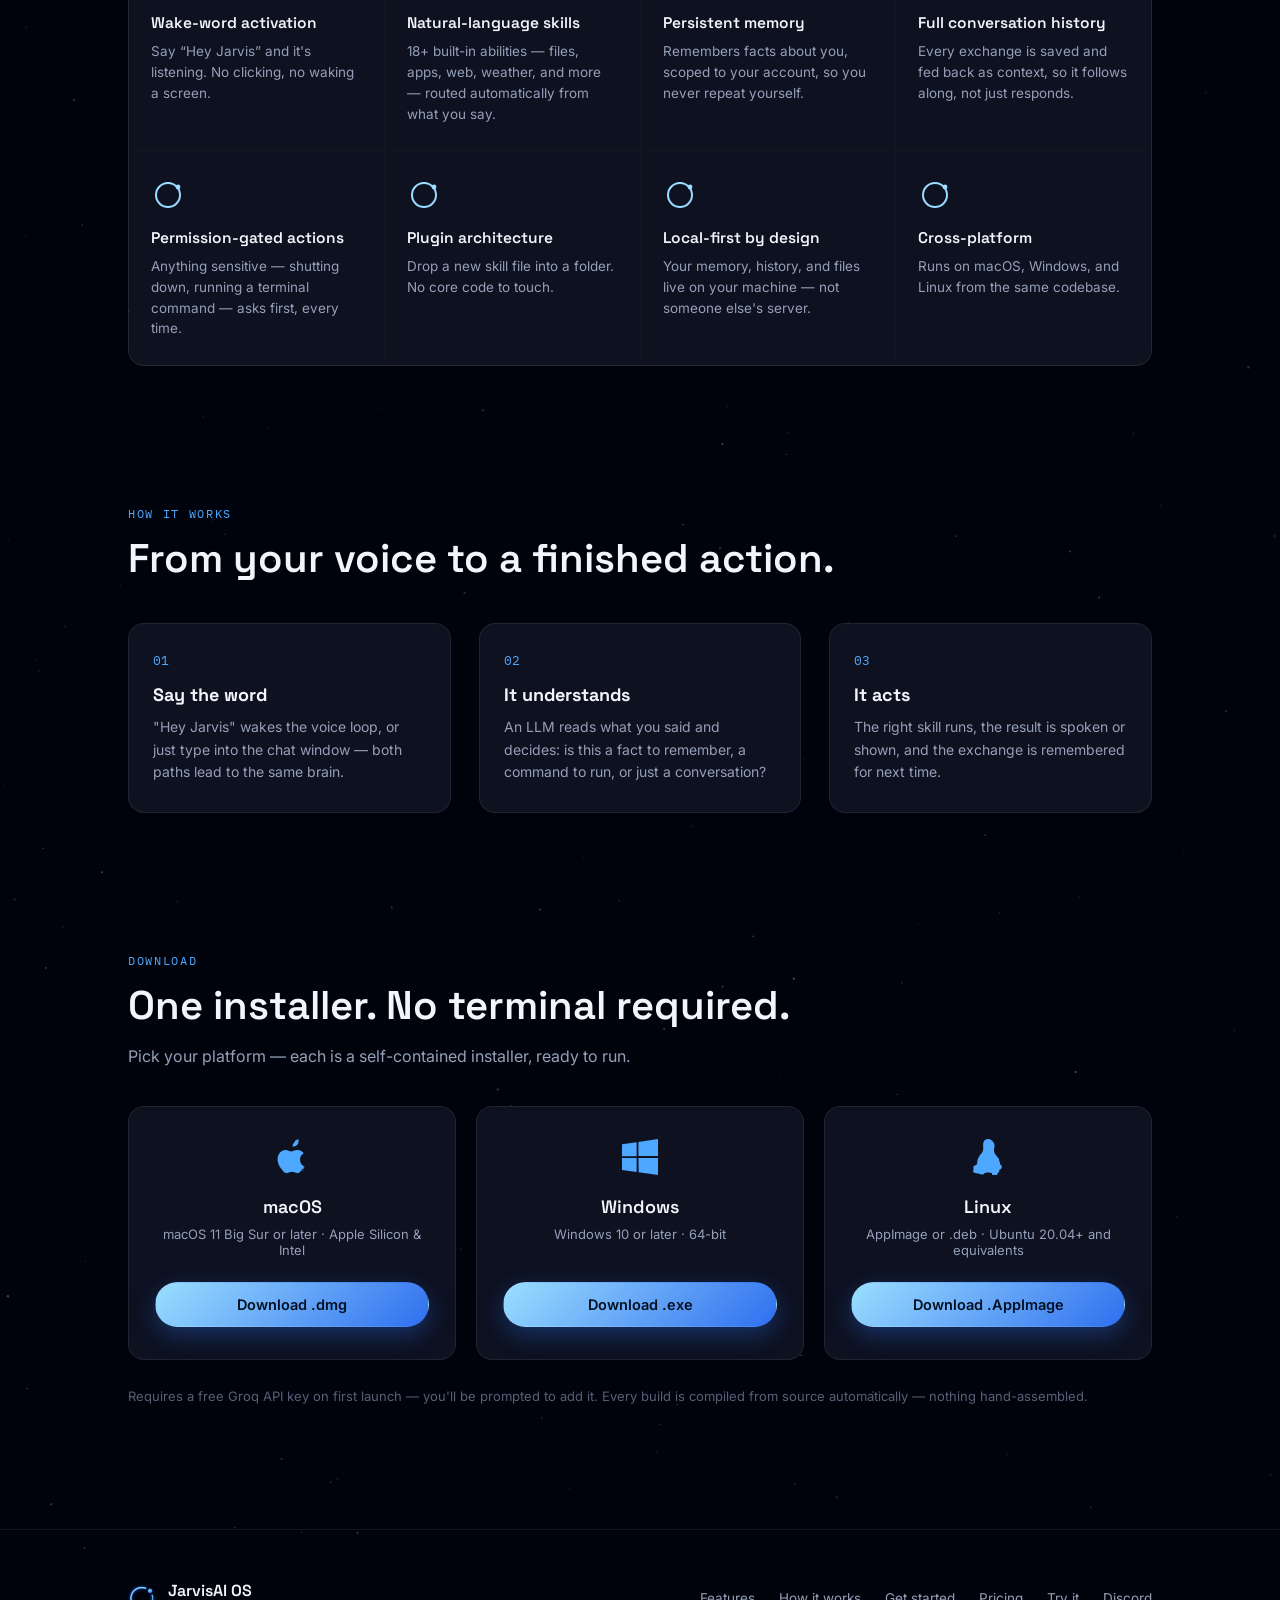
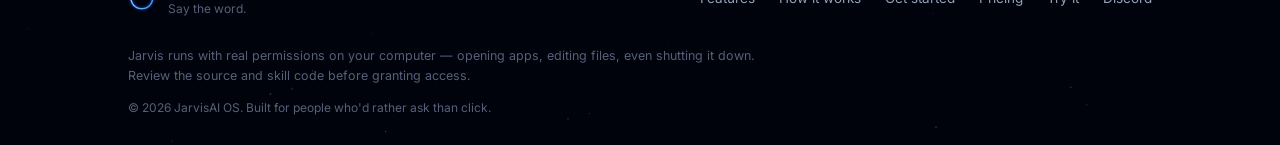
==== commit bae03fc3: "Add Pricing and Try-it (hosted chat) pages, fix broken download links Pricing compares Free (the des" ====
--- a/index.html
+++ b/index.html
@@ -13,637 +13,7 @@
 <title>JarvisAI OS &mdash; The AI Operating System</title>
 <meta name="description" content="JarvisAI OS is the AI operating system that opens apps, manages files, remembers what matters, and talks back &mdash; all from your own machine.">
 <link rel="icon" href="[data-uri]">
-<style>
-@import url('https://fonts.googleapis.com/css2?family=Space+Grotesk:wght@500;600;700&family=Inter:wght@400;500;600;700&family=IBM+Plex+Mono:wght@400;500&display=swap');
-
-/* ==================== TOKENS ==================== */
-:root{
-  --bg:            #01030C;
-  --bg-elevated:   #0A0E1B;
-  --bg-panel:      #0D1120;
-  --border:        rgba(255,255,255,0.08);
-  --border-strong: rgba(255,255,255,0.16);
-
-  --text:          #F3F5FA;
-  --text-secondary:#95A0B8;
-  --text-faint:    #576078;
-
-  --ring-light: #9BDEFF;
-  --ring-mid:   #4FA8FF;
-  --ring-deep:  #2F6FEF;
-  --accent-grad: linear-gradient(135deg, var(--ring-light), var(--ring-deep));
-
-  --radius-sm: 10px;
-  --radius-md: 16px;
-  --radius-lg: 24px;
-
-  --font-display: 'Space Grotesk', 'Segoe UI', sans-serif;
-  --font-body: 'Inter', 'Segoe UI', sans-serif;
-  --font-mono: 'IBM Plex Mono', 'Courier New', monospace;
-}
-
-*{ box-sizing: border-box; }
-
-html{ scroll-behavior: smooth; }
-
-body{
-  margin: 0;
-  background: var(--bg);
-  color: var(--text);
-  font-family: var(--font-body);
-  -webkit-font-smoothing: antialiased;
-  overflow-x: hidden;
-}
-
-img{ max-width: 100%; display: block; }
-
-a{ color: inherit; text-decoration: none; }
-
-::selection{ background: rgba(79,168,255,0.3); }
-
-::-webkit-scrollbar{ width: 9px; }
-::-webkit-scrollbar-thumb{ background: var(--border-strong); border-radius: 99px; }
-::-webkit-scrollbar-track{ background: transparent; }
-
-.section-inner{
-  max-width: 1080px;
-  margin: 0 auto;
-  padding: 0 28px;
-}
-
-.label-tag{
-  font-family: var(--font-mono);
-  font-size: 12px;
-  letter-spacing: 0.14em;
-  color: var(--ring-mid);
-  margin-bottom: 14px;
-}
-
-h2{
-  font-family: var(--font-display);
-  font-weight: 600;
-  font-size: clamp(28px, 4vw, 40px);
-  line-height: 1.2;
-  margin: 0 0 16px;
-}
-
-.section-sub{
-  color: var(--text-secondary);
-  font-size: 16px;
-  margin: 0 0 40px;
-  max-width: 520px;
-}
-
-/* ==================== STARFIELD ==================== */
-#stars{
-  position: fixed;
-  inset: 0;
-  z-index: 0;
-  pointer-events: none;
-  opacity: 0.6;
-}
-
-/* ==================== NAV ==================== */
-#nav{
-  position: fixed;
-  top: 0; left: 0; right: 0;
-  z-index: 100;
-  transition: background 0.3s ease, border-color 0.3s ease;
-  border-bottom: 1px solid transparent;
-}
-
-#nav.scrolled{
-  background: rgba(1,3,12,0.82);
-  backdrop-filter: blur(14px);
-  border-bottom-color: var(--border);
-}
-
-.nav-inner{
-  max-width: 1080px;
-  margin: 0 auto;
-  padding: 16px 28px;
-  display: flex;
-  align-items: center;
-  gap: 32px;
-}
-
-.nav-brand{
-  display: flex;
-  align-items: center;
-  gap: 8px;
-  font-family: var(--font-display);
-  font-weight: 600;
-  font-size: 18px;
-}
-
-.nav-mark{ width: 28px; height: 28px; object-fit: contain; }
-
-.nav-links{
-  display: flex;
-  gap: 26px;
-  flex: 1;
-  font-size: 14px;
-  color: var(--text-secondary);
-}
-
-.nav-links a:hover{ color: var(--text); }
-
-.nav-toggle{
-  display: none;
-  flex-direction: column;
-  gap: 4px;
-  background: none;
-  border: none;
-  cursor: pointer;
-  padding: 6px;
-}
-
-.nav-toggle span{
-  width: 20px;
-  height: 2px;
-  background: var(--text);
-  border-radius: 2px;
-}
-
-.nav-mobile{
-  display: none;
-  flex-direction: column;
-  padding: 8px 28px 20px;
-  gap: 4px;
-  background: rgba(1,3,12,0.96);
-  border-bottom: 1px solid var(--border);
-}
-
-.nav-mobile a{
-  padding: 10px 0;
-  font-size: 15px;
-  color: var(--text-secondary);
-  border-bottom: 1px solid var(--border);
-}
-
-.nav-mobile.open{ display: flex; }
-
-/* ==================== BUTTONS ==================== */
-.btn{
-  display: inline-flex;
-  align-items: center;
-  gap: 8px;
-  padding: 13px 24px;
-  border-radius: 99px;
-  font-size: 14.5px;
-  font-weight: 600;
-  cursor: pointer;
-  border: 1px solid transparent;
-  transition: transform 0.15s ease, opacity 0.15s ease, background 0.15s ease;
-  white-space: nowrap;
-}
-
-.btn:hover{ transform: translateY(-1px); }
-
-.btn-primary{
-  background: var(--accent-grad);
-  color: #041022;
-  box-shadow: 0 8px 24px rgba(47,111,239,0.35);
-}
-
-.btn-primary:hover{ opacity: 0.92; }
-
-.btn-ghost{
-  background: rgba(255,255,255,0.03);
-  border-color: var(--border-strong);
-  color: var(--text);
-}
-
-.btn-ghost:hover{ background: rgba(255,255,255,0.07); }
-
-.btn-small{ padding: 9px 18px; font-size: 13.5px; }
-
-/* ==================== HERO ==================== */
-.hero{
-  position: relative;
-  min-height: 100vh;
-  display: flex;
-  flex-direction: column;
-  align-items: center;
-  justify-content: center;
-  text-align: center;
-  padding: 140px 24px 60px;
-  overflow: hidden;
-}
-
-.hero-glow{
-  position: absolute;
-  top: -10%;
-  left: 50%;
-  transform: translateX(-50%);
-  width: 900px;
-  height: 900px;
-  background: radial-gradient(circle, rgba(47,111,239,0.22), transparent 60%);
-  filter: blur(10px);
-  z-index: 0;
-  pointer-events: none;
-}
-
-.hero-ring{
-  position: absolute;
-  top: 8%;
-  left: 50%;
-  transform: translateX(-50%);
-  width: 620px;
-  height: 620px;
-  border-radius: 50%;
-  border: 1px solid rgba(79,168,255,0.15);
-  z-index: 0;
-  pointer-events: none;
-  animation: spin 60s linear infinite;
-}
-
-.hero-ring::before{
-  content: "";
-  position: absolute;
-  top: -2px;
-  left: 50%;
-  width: 6px;
-  height: 6px;
-  border-radius: 50%;
-  background: var(--ring-light);
-  box-shadow: 0 0 12px var(--ring-light);
-}
-
-@keyframes spin{
-  from{ transform: translateX(-50%) rotate(0deg); }
-  to{ transform: translateX(-50%) rotate(360deg); }
-}
-
-.hero-content{
-  position: relative;
-  z-index: 1;
-  max-width: 720px;
-}
-
-.eyebrow{
-  display: flex;
-  align-items: center;
-  justify-content: center;
-  gap: 12px;
-  font-family: var(--font-mono);
-  font-size: 12px;
-  letter-spacing: 0.22em;
-  color: var(--text-secondary);
-  margin-bottom: 6px;
-}
-
-.eyebrow .dash{
-  width: 24px;
-  height: 1px;
-  background: linear-gradient(90deg, transparent, var(--ring-mid));
-}
-
-.eyebrow .dash:last-child{
-  background: linear-gradient(90deg, var(--ring-mid), transparent);
-}
-
-.hero-logo{
-  width: min(360px, 70vw);
-  margin: 8px auto 4px;
-}
-
-.hero h1{
-  font-family: var(--font-display);
-  font-weight: 700;
-  font-size: clamp(32px, 5.5vw, 54px);
-  line-height: 1.12;
-  letter-spacing: -0.01em;
-  margin: 4px 0 22px;
-}
-
-.hero-sub{
-  font-size: 17px;
-  line-height: 1.6;
-  color: var(--text-secondary);
-  max-width: 560px;
-  margin: 0 auto 34px;
-}
-
-.hero-cta{
-  display: flex;
-  gap: 14px;
-  justify-content: center;
-  flex-wrap: wrap;
-  margin-bottom: 34px;
-}
-
-.trust-row{
-  display: flex;
-  gap: 10px;
-  justify-content: center;
-  flex-wrap: wrap;
-  font-size: 13px;
-  color: var(--text-faint);
-}
-
-.trust-row .dot{ color: var(--border-strong); }
-
-.scroll-cue{
-  position: absolute;
-  bottom: 28px;
-  left: 50%;
-  transform: translateX(-50%);
-  width: 22px;
-  height: 34px;
-  border: 1px solid var(--border-strong);
-  border-radius: 12px;
-  z-index: 1;
-}
-
-.scroll-cue span{
-  display: block;
-  width: 4px;
-  height: 8px;
-  background: var(--ring-mid);
-  border-radius: 2px;
-  margin: 6px auto 0;
-  animation: cue 1.8s ease-in-out infinite;
-}
-
-@keyframes cue{
-  0%{ transform: translateY(0); opacity: 1; }
-  70%{ transform: translateY(10px); opacity: 0; }
-  100%{ opacity: 0; }
-}
-
-/* ==================== DEMO / TERMINAL ==================== */
-.demo-section{ padding: 40px 0 100px; position: relative; z-index: 1; }
-
-.terminal{
-  background: var(--bg-panel);
-  border: 1px solid var(--border);
-  border-radius: var(--radius-md);
-  overflow: hidden;
-  box-shadow: 0 30px 60px rgba(0,0,0,0.4);
-  max-width: 680px;
-  margin: 0 auto;
-}
-
-.terminal-bar{
-  display: flex;
-  align-items: center;
-  gap: 8px;
-  padding: 12px 16px;
-  background: var(--bg-elevated);
-  border-bottom: 1px solid var(--border);
-}
-
-.terminal-bar .dot{ width: 10px; height: 10px; border-radius: 50%; }
-.terminal-bar .red{ background: #E5677A; }
-.terminal-bar .yellow{ background: #E8C468; }
-.terminal-bar .green{ background: #59D9A6; }
-
-.terminal-title{
-  margin-left: 8px;
-  font-family: var(--font-mono);
-  font-size: 12px;
-  color: var(--text-faint);
-}
-
-.terminal-body{
-  padding: 26px 22px;
-  font-family: var(--font-mono);
-  font-size: 14.5px;
-  line-height: 1.9;
-  min-height: 160px;
-}
-
-.term-line-user{ color: var(--text); }
-.term-line-user::before{ content: "\276F "; color: var(--ring-mid); }
-
-.term-line-reply{ color: var(--text-secondary); }
-.term-line-reply::before{ content: "\2713 "; color: #59D9A6; }
-
-.cursor{
-  display: inline-block;
-  width: 8px;
-  height: 16px;
-  background: var(--ring-light);
-  margin-left: 2px;
-  vertical-align: middle;
-  animation: blink 0.9s step-end infinite;
-}
-
-@keyframes blink{
-  50%{ opacity: 0; }
-}
-
-/* ==================== FEATURES ==================== */
-.features-section{ padding: 40px 0 100px; position: relative; z-index: 1; }
-
-.feature-grid{
-  display: grid;
-  grid-template-columns: repeat(4, 1fr);
-  gap: 1px;
-  background: var(--border);
-  border: 1px solid var(--border);
-  border-radius: var(--radius-md);
-  overflow: hidden;
-  margin-top: 36px;
-}
-
-.feature-card{
-  background: var(--bg-panel);
-  padding: 26px 22px;
-}
-
-.feature-icon{
-  width: 34px;
-  height: 34px;
-  margin-bottom: 16px;
-}
-
-.feature-card h3{
-  font-family: var(--font-display);
-  font-size: 15.5px;
-  font-weight: 600;
-  margin: 0 0 8px;
-}
-
-.feature-card p{
-  font-size: 13.5px;
-  line-height: 1.55;
-  color: var(--text-secondary);
-  margin: 0;
-}
-
-/* ==================== HOW IT WORKS ==================== */
-.how-section{ padding: 40px 0 100px; position: relative; z-index: 1; }
-
-.steps{
-  display: grid;
-  grid-template-columns: repeat(3, 1fr);
-  gap: 28px;
-  margin-top: 40px;
-}
-
-.step{
-  background: var(--bg-panel);
-  border: 1px solid var(--border);
-  border-radius: var(--radius-md);
-  padding: 28px 24px;
-}
-
-.step-number{
-  font-family: var(--font-mono);
-  font-size: 13px;
-  color: var(--ring-mid);
-  margin-bottom: 14px;
-}
-
-.step h3{
-  font-family: var(--font-display);
-  font-size: 18px;
-  margin: 0 0 10px;
-}
-
-.step p{
-  font-size: 14px;
-  line-height: 1.6;
-  color: var(--text-secondary);
-  margin: 0;
-}
-
-/* ==================== GET STARTED ==================== */
-.get-started-section{ padding: 40px 0 110px; position: relative; z-index: 1; }
-
-.download-grid{
-  display: grid;
-  grid-template-columns: repeat(3, 1fr);
-  gap: 20px;
-  margin-top: 36px;
-}
-
-.download-card{
-  background: var(--bg-panel);
-  border: 1px solid var(--border);
-  border-radius: var(--radius-md);
-  padding: 32px 26px;
-  text-align: center;
-  transition: border-color 0.15s ease, transform 0.15s ease;
-}
-
-.download-card:hover{
-  border-color: var(--border-strong);
-  transform: translateY(-2px);
-}
-
-.os-icon{
-  width: 36px;
-  height: 36px;
-  color: var(--ring-mid);
-  margin: 0 auto 16px;
-}
-
-.download-card h3{
-  font-family: var(--font-display);
-  font-size: 18px;
-  font-weight: 600;
-  margin: 0 0 8px;
-}
-
-.download-note{
-  font-size: 13px;
-  color: var(--text-secondary);
-  margin: 0 0 22px;
-  min-height: 34px;
-}
-
-.download-btn{
-  width: 100%;
-  justify-content: center;
-}
-
-.requirements{
-  margin-top: 26px;
-  font-size: 13px;
-  color: var(--text-faint);
-  line-height: 1.6;
-}
-
-/* ==================== FOOTER ==================== */
-.footer{
-  border-top: 1px solid var(--border);
-  padding: 50px 0 30px;
-  position: relative;
-  z-index: 1;
-}
-
-.footer-inner{
-  display: flex;
-  justify-content: space-between;
-  align-items: center;
-  flex-wrap: wrap;
-  gap: 20px;
-  margin-bottom: 30px;
-}
-
-.footer-brand{
-  display: flex;
-  align-items: center;
-  gap: 12px;
-}
-
-.footer-name{
-  font-family: var(--font-display);
-  font-weight: 600;
-  font-size: 16px;
-}
-
-.footer-tagline{
-  font-size: 12px;
-  color: var(--text-faint);
-}
-
-.footer-links{
-  display: flex;
-  gap: 24px;
-  font-size: 13.5px;
-  color: var(--text-secondary);
-}
-
-.footer-links a:hover{ color: var(--text); }
-
-.footer-disclaimer{
-  font-size: 12.5px;
-  color: var(--text-faint);
-  line-height: 1.6;
-  max-width: 640px;
-  margin: 0 0 14px;
-}
-
-.footer-copy{
-  font-size: 12px;
-  color: var(--text-faint);
-  margin: 0;
-}
-
-/* ==================== RESPONSIVE ==================== */
-@media (max-width: 860px){
-  .feature-grid{ grid-template-columns: repeat(2, 1fr); }
-  .steps{ grid-template-columns: 1fr; }
-  .download-grid{ grid-template-columns: 1fr; }
-}
-
-@media (max-width: 720px){
-  .nav-links{ display: none; }
-  .nav-inner .btn-small{ display: none; }
-  .nav-toggle{ display: flex; }
-  .feature-grid{ grid-template-columns: 1fr; }
-  .hero{ padding-top: 120px; }
-}
-
-@media (prefers-reduced-motion: reduce){
-  .hero-ring, .scroll-cue span, .cursor{ animation: none; }
-}
-
-</style>
+<link rel="stylesheet" href="styles.css">
 </head>
 <body>
 <!-- Google Tag Manager (noscript) -->
@@ -663,8 +33,11 @@
       <a href="#features">Features</a>
       <a href="#how">How it works</a>
       <a href="#get-started">Get started</a>
+      <a href="pricing.html">Pricing</a>
+      <a href="chat.html">Try it</a>
       <a href="https://discord.gg/VZnWjfsrE" target="_blank" rel="noopener">Discord</a>
     </div>
+    <a href="#" id="navSignIn" class="nav-account">Sign in</a>
     <a href="#get-started" class="btn btn-primary btn-small">Get Jarvis</a>
     <button id="navToggle" class="nav-toggle" aria-label="Toggle menu">
       <span></span><span></span><span></span>
@@ -674,6 +47,8 @@
     <a href="#features">Features</a>
     <a href="#how">How it works</a>
     <a href="#get-started">Get started</a>
+    <a href="pricing.html">Pricing</a>
+    <a href="chat.html">Try it</a>
     <a href="https://discord.gg/VZnWjfsrE" target="_blank" rel="noopener">Discord</a>
   </div>
 </nav>
@@ -773,21 +148,21 @@
         <svg class="os-icon" viewBox="0 0 24 24" fill="currentColor"><path d="M16.365 1.43c0 1.14-.393 2.033-1.177 2.68-.784.646-1.72.966-2.807.966-.107-1.09.29-2.02 1.083-2.784C14.257.71 15.29.24 16.365.24c.093.4.093.8 0 1.19zM20.5 17.06c-.48 1.11-.71 1.605-1.335 2.596-.87 1.386-2.098 3.115-3.62 3.13-1.352.014-1.7-.882-3.535-.873-1.834.01-2.217.888-3.57.874-1.522-.015-2.686-1.573-3.556-2.958C2.207 16.606 1.76 12.9 3.14 10.34c.965-1.79 2.71-2.923 4.61-2.94 1.44-.014 2.8.97 3.678.97.878 0 2.53-1.2 4.267-1.024.727.03 2.767.294 4.077 2.216-.106.066-2.435 1.42-2.41 4.242.028 3.372 2.96 4.494 2.99 4.508-.024.074-.463 1.59-1.528 3.147l-.323.6z"/></svg>
         <h3>macOS</h3>
         <p class="download-note">macOS 11 Big Sur or later &middot; Apple Silicon &amp; Intel</p>
-        <a href="https://github.com/YOUR_USERNAME/jarvis-ai-os/releases/latest/download/JarvisAI-OS.dmg" class="btn btn-primary download-btn">Download .dmg</a>
+        <a href="https://github.com/m2diba-ai/JarvisAI-os-releases/releases/latest/download/JarvisAI-OS.dmg" class="btn btn-primary download-btn">Download .dmg</a>
       </div>
 
       <div class="download-card">
         <svg class="os-icon" viewBox="0 0 24 24" fill="currentColor"><path d="M0 3.449L9.75 2.1v9.451H0m10.949-9.602L24 0v11.4H10.949M0 12.6h9.75v9.451L0 20.699M10.949 12.6H24V24l-12.9-1.801"/></svg>
         <h3>Windows</h3>
         <p class="download-note">Windows 10 or later &middot; 64-bit</p>
-        <a href="https://github.com/YOUR_USERNAME/jarvis-ai-os/releases/latest/download/JarvisAI-OS-Setup.exe" class="btn btn-primary download-btn">Download .exe</a>
+        <a href="https://github.com/m2diba-ai/JarvisAI-os-releases/releases/latest/download/JarvisAI-OS-Setup.exe" class="btn btn-primary download-btn">Download .exe</a>
       </div>
 
       <div class="download-card">
         <svg class="os-icon" viewBox="0 0 24 24" fill="currentColor"><path d="M12.504 0c-.155 0-.315.008-.48.021-4.226.333-3.105 4.807-3.17 6.298-.076 1.092-.3 1.953-1.05 3.02-.885 1.051-2.127 2.75-2.716 4.521-.278.832-.41 1.684-.287 2.489a.424.424 0 00-.11.135c-.26.268-.45.6-.663.839-.199.199-.485.267-.797.4-.313.136-.658.269-.864.68-.09.189-.136.394-.132.602 0 .199.027.4.055.536.058.399.116.728.04.97-.249.68-.28 1.145-.106 1.484.174.334.535.47.94.601.81.2 1.91.135 2.774.6.926.466 1.866.67 2.616.47.526-.116.97-.464 1.208-.946.587-.003 1.23-.269 2.26-.334.699-.058 1.574.267 2.577.2.025.08.063.155.11.225-.076.694.13 1.365.436 1.938.365.6.844 1.098 1.310 1.502-.055.077-.021.108.070.05.68-.484 1.24-1.04 1.52-1.673.24-.531.212-1.1.05-1.634.478-.235.87-.556 1.152-1.038.235-.4.42-.906.526-1.577.077.024.15.024.199-.001.36-.111.65-.4.867-.71.198-.31.335-.667.375-1.037.038-.372-.04-.744-.235-1.045-.196-.3-.51-.545-.9-.667-.024-.42-.03-.856-.13-1.302-.098-.446-.28-.897-.61-1.28.014-.235.033-.478.01-.72-.024-.24-.09-.478-.226-.68-.135-.2-.34-.36-.582-.42-.036-.11-.07-.223-.135-.315-.65-.918-1.474-1.635-1.968-2.7-.494-1.064-.626-2.436-.16-4.27.213-.83.055-1.673-.288-2.417-.343-.744-.858-1.397-1.44-1.87A3.87 3.87 0 0012.504 0z"/></svg>
         <h3>Linux</h3>
         <p class="download-note">AppImage or .deb &middot; Ubuntu 20.04+ and equivalents</p>
-        <a href="https://github.com/YOUR_USERNAME/jarvis-ai-os/releases/latest/download/JarvisAI-OS.AppImage" class="btn btn-primary download-btn">Download .AppImage</a>
+        <a href="https://github.com/m2diba-ai/JarvisAI-os-releases/releases/latest/download/JarvisAI-OS.AppImage" class="btn btn-primary download-btn">Download .AppImage</a>
       </div>
 
     </div>
@@ -813,6 +188,8 @@
       <a href="#features">Features</a>
       <a href="#how">How it works</a>
       <a href="#get-started">Get started</a>
+      <a href="pricing.html">Pricing</a>
+      <a href="chat.html">Try it</a>
       <a href="https://discord.gg/VZnWjfsrE" target="_blank" rel="noopener">Discord</a>
     </div>
   </div>
@@ -826,56 +203,9 @@
   </div>
 </footer>
 
+<script src="auth.js"></script>
+<script src="common.js"></script>
 <script>
-// ==================== Nav scroll state + mobile toggle ====================
-const nav = document.getElementById("nav");
-window.addEventListener("scroll", () => {
-  nav.classList.toggle("scrolled", window.scrollY > 20);
-});
-
-const navToggle = document.getElementById("navToggle");
-const navMobile = document.getElementById("navMobile");
-navToggle.addEventListener("click", () => navMobile.classList.toggle("open"));
-navMobile.querySelectorAll("a").forEach(a =>
-  a.addEventListener("click", () => navMobile.classList.remove("open"))
-);
-
-// ==================== Starfield background ====================
-(function starfield() {
-  const canvas = document.getElementById("stars");
-  const ctx = canvas.getContext("2d");
-  let stars = [];
-
-  function resize() {
-    canvas.width = window.innerWidth;
-    canvas.height = document.body.scrollHeight;
-    const count = Math.floor((canvas.width * canvas.height) / 9000);
-    stars = Array.from({ length: count }, () => ({
-      x: Math.random() * canvas.width,
-      y: Math.random() * canvas.height,
-      r: Math.random() * 1.1 + 0.2,
-      phase: Math.random() * Math.PI * 2,
-      speed: Math.random() * 0.015 + 0.005,
-    }));
-  }
-
-  function draw(t) {
-    ctx.clearRect(0, 0, canvas.width, canvas.height);
-    for (const s of stars) {
-      const twinkle = 0.5 + 0.5 * Math.sin(t * s.speed + s.phase);
-      ctx.beginPath();
-      ctx.arc(s.x, s.y, s.r, 0, Math.PI * 2);
-      ctx.fillStyle = `rgba(155, 222, 255, ${0.15 + twinkle * 0.35})`;
-      ctx.fill();
-    }
-    requestAnimationFrame(draw);
-  }
-
-  window.addEventListener("resize", resize);
-  resize();
-  requestAnimationFrame(draw);
-})();
-
 // ==================== Terminal typewriter demo ====================
 (function terminalDemo() {
   const body = document.getElementById("terminalBody");
--- a/styles.css
+++ b/styles.css
@@ -0,0 +1,908 @@
+@import url('https://fonts.googleapis.com/css2?family=Space+Grotesk:wght@500;600;700&family=Inter:wght@400;500;600;700&family=IBM+Plex+Mono:wght@400;500&display=swap');
+
+/* ==================== TOKENS ==================== */
+:root{
+  --bg:            #01030C;
+  --bg-elevated:   #0A0E1B;
+  --bg-panel:      #0D1120;
+  --border:        rgba(255,255,255,0.08);
+  --border-strong: rgba(255,255,255,0.16);
+
+  --text:          #F3F5FA;
+  --text-secondary:#95A0B8;
+  --text-faint:    #576078;
+
+  --ring-light: #9BDEFF;
+  --ring-mid:   #4FA8FF;
+  --ring-deep:  #2F6FEF;
+  --accent-grad: linear-gradient(135deg, var(--ring-light), var(--ring-deep));
+
+  --radius-sm: 10px;
+  --radius-md: 16px;
+  --radius-lg: 24px;
+
+  --font-display: 'Space Grotesk', 'Segoe UI', sans-serif;
+  --font-body: 'Inter', 'Segoe UI', sans-serif;
+  --font-mono: 'IBM Plex Mono', 'Courier New', monospace;
+}
+
+*{ box-sizing: border-box; }
+
+html{ scroll-behavior: smooth; }
+
+body{
+  margin: 0;
+  background: var(--bg);
+  color: var(--text);
+  font-family: var(--font-body);
+  -webkit-font-smoothing: antialiased;
+  overflow-x: hidden;
+}
+
+img{ max-width: 100%; display: block; }
+
+a{ color: inherit; text-decoration: none; }
+
+::selection{ background: rgba(79,168,255,0.3); }
+
+::-webkit-scrollbar{ width: 9px; }
+::-webkit-scrollbar-thumb{ background: var(--border-strong); border-radius: 99px; }
+::-webkit-scrollbar-track{ background: transparent; }
+
+.section-inner{
+  max-width: 1080px;
+  margin: 0 auto;
+  padding: 0 28px;
+}
+
+.label-tag{
+  font-family: var(--font-mono);
+  font-size: 12px;
+  letter-spacing: 0.14em;
+  color: var(--ring-mid);
+  margin-bottom: 14px;
+}
+
+h2{
+  font-family: var(--font-display);
+  font-weight: 600;
+  font-size: clamp(28px, 4vw, 40px);
+  line-height: 1.2;
+  margin: 0 0 16px;
+}
+
+.section-sub{
+  color: var(--text-secondary);
+  font-size: 16px;
+  margin: 0 0 40px;
+  max-width: 520px;
+}
+
+/* ==================== STARFIELD ==================== */
+#stars{
+  position: fixed;
+  inset: 0;
+  z-index: 0;
+  pointer-events: none;
+  opacity: 0.6;
+}
+
+/* ==================== NAV ==================== */
+#nav{
+  position: fixed;
+  top: 0; left: 0; right: 0;
+  z-index: 100;
+  transition: background 0.3s ease, border-color 0.3s ease;
+  border-bottom: 1px solid transparent;
+}
+
+#nav.scrolled{
+  background: rgba(1,3,12,0.82);
+  backdrop-filter: blur(14px);
+  border-bottom-color: var(--border);
+}
+
+.nav-inner{
+  max-width: 1080px;
+  margin: 0 auto;
+  padding: 16px 28px;
+  display: flex;
+  align-items: center;
+  gap: 32px;
+}
+
+.nav-brand{
+  display: flex;
+  align-items: center;
+  gap: 8px;
+  font-family: var(--font-display);
+  font-weight: 600;
+  font-size: 18px;
+}
+
+.nav-mark{ width: 28px; height: 28px; object-fit: contain; }
+
+.nav-links{
+  display: flex;
+  gap: 26px;
+  flex: 1;
+  font-size: 14px;
+  color: var(--text-secondary);
+}
+
+.nav-links a:hover{ color: var(--text); }
+
+.nav-toggle{
+  display: none;
+  flex-direction: column;
+  gap: 4px;
+  background: none;
+  border: none;
+  cursor: pointer;
+  padding: 6px;
+}
+
+.nav-toggle span{
+  width: 20px;
+  height: 2px;
+  background: var(--text);
+  border-radius: 2px;
+}
+
+.nav-mobile{
+  display: none;
+  flex-direction: column;
+  padding: 8px 28px 20px;
+  gap: 4px;
+  background: rgba(1,3,12,0.96);
+  border-bottom: 1px solid var(--border);
+}
+
+.nav-mobile a{
+  padding: 10px 0;
+  font-size: 15px;
+  color: var(--text-secondary);
+  border-bottom: 1px solid var(--border);
+}
+
+.nav-mobile.open{ display: flex; }
+
+/* ==================== BUTTONS ==================== */
+.btn{
+  display: inline-flex;
+  align-items: center;
+  gap: 8px;
+  padding: 13px 24px;
+  border-radius: 99px;
+  font-size: 14.5px;
+  font-weight: 600;
+  cursor: pointer;
+  border: 1px solid transparent;
+  transition: transform 0.15s ease, opacity 0.15s ease, background 0.15s ease;
+  white-space: nowrap;
+}
+
+.btn:hover{ transform: translateY(-1px); }
+
+.btn[hidden]{ display: none; }
+
+.btn:disabled{ opacity: 0.45; cursor: not-allowed; pointer-events: none; }
+
+.chat-input-row input:disabled{ opacity: 0.6; }
+
+.btn-primary{
+  background: var(--accent-grad);
+  color: #041022;
+  box-shadow: 0 8px 24px rgba(47,111,239,0.35);
+}
+
+.btn-primary:hover{ opacity: 0.92; }
+
+.btn-ghost{
+  background: rgba(255,255,255,0.03);
+  border-color: var(--border-strong);
+  color: var(--text);
+}
+
+.btn-ghost:hover{ background: rgba(255,255,255,0.07); }
+
+.btn-small{ padding: 9px 18px; font-size: 13.5px; }
+
+/* ==================== HERO ==================== */
+.hero{
+  position: relative;
+  min-height: 100vh;
+  display: flex;
+  flex-direction: column;
+  align-items: center;
+  justify-content: center;
+  text-align: center;
+  padding: 140px 24px 60px;
+  overflow: hidden;
+}
+
+.hero-glow{
+  position: absolute;
+  top: -10%;
+  left: 50%;
+  transform: translateX(-50%);
+  width: 900px;
+  height: 900px;
+  background: radial-gradient(circle, rgba(47,111,239,0.22), transparent 60%);
+  filter: blur(10px);
+  z-index: 0;
+  pointer-events: none;
+}
+
+.hero-ring{
+  position: absolute;
+  top: 8%;
+  left: 50%;
+  transform: translateX(-50%);
+  width: 620px;
+  height: 620px;
+  border-radius: 50%;
+  border: 1px solid rgba(79,168,255,0.15);
+  z-index: 0;
+  pointer-events: none;
+  animation: spin 60s linear infinite;
+}
+
+.hero-ring::before{
+  content: "";
+  position: absolute;
+  top: -2px;
+  left: 50%;
+  width: 6px;
+  height: 6px;
+  border-radius: 50%;
+  background: var(--ring-light);
+  box-shadow: 0 0 12px var(--ring-light);
+}
+
+@keyframes spin{
+  from{ transform: translateX(-50%) rotate(0deg); }
+  to{ transform: translateX(-50%) rotate(360deg); }
+}
+
+.hero-content{
+  position: relative;
+  z-index: 1;
+  max-width: 720px;
+}
+
+.eyebrow{
+  display: flex;
+  align-items: center;
+  justify-content: center;
+  gap: 12px;
+  font-family: var(--font-mono);
+  font-size: 12px;
+  letter-spacing: 0.22em;
+  color: var(--text-secondary);
+  margin-bottom: 6px;
+}
+
+.eyebrow .dash{
+  width: 24px;
+  height: 1px;
+  background: linear-gradient(90deg, transparent, var(--ring-mid));
+}
+
+.eyebrow .dash:last-child{
+  background: linear-gradient(90deg, var(--ring-mid), transparent);
+}
+
+.hero-logo{
+  width: min(360px, 70vw);
+  margin: 8px auto 4px;
+}
+
+.hero h1{
+  font-family: var(--font-display);
+  font-weight: 700;
+  font-size: clamp(32px, 5.5vw, 54px);
+  line-height: 1.12;
+  letter-spacing: -0.01em;
+  margin: 4px 0 22px;
+}
+
+.hero-sub{
+  font-size: 17px;
+  line-height: 1.6;
+  color: var(--text-secondary);
+  max-width: 560px;
+  margin: 0 auto 34px;
+}
+
+.hero-cta{
+  display: flex;
+  gap: 14px;
+  justify-content: center;
+  flex-wrap: wrap;
+  margin-bottom: 34px;
+}
+
+.trust-row{
+  display: flex;
+  gap: 10px;
+  justify-content: center;
+  flex-wrap: wrap;
+  font-size: 13px;
+  color: var(--text-faint);
+}
+
+.trust-row .dot{ color: var(--border-strong); }
+
+.scroll-cue{
+  position: absolute;
+  bottom: 28px;
+  left: 50%;
+  transform: translateX(-50%);
+  width: 22px;
+  height: 34px;
+  border: 1px solid var(--border-strong);
+  border-radius: 12px;
+  z-index: 1;
+}
+
+.scroll-cue span{
+  display: block;
+  width: 4px;
+  height: 8px;
+  background: var(--ring-mid);
+  border-radius: 2px;
+  margin: 6px auto 0;
+  animation: cue 1.8s ease-in-out infinite;
+}
+
+@keyframes cue{
+  0%{ transform: translateY(0); opacity: 1; }
+  70%{ transform: translateY(10px); opacity: 0; }
+  100%{ opacity: 0; }
+}
+
+/* ==================== DEMO / TERMINAL ==================== */
+.demo-section{ padding: 40px 0 100px; position: relative; z-index: 1; }
+
+.terminal{
+  background: var(--bg-panel);
+  border: 1px solid var(--border);
+  border-radius: var(--radius-md);
+  overflow: hidden;
+  box-shadow: 0 30px 60px rgba(0,0,0,0.4);
+  max-width: 680px;
+  margin: 0 auto;
+}
+
+.terminal-bar{
+  display: flex;
+  align-items: center;
+  gap: 8px;
+  padding: 12px 16px;
+  background: var(--bg-elevated);
+  border-bottom: 1px solid var(--border);
+}
+
+.terminal-bar .dot{ width: 10px; height: 10px; border-radius: 50%; }
+.terminal-bar .red{ background: #E5677A; }
+.terminal-bar .yellow{ background: #E8C468; }
+.terminal-bar .green{ background: #59D9A6; }
+
+.terminal-title{
+  margin-left: 8px;
+  font-family: var(--font-mono);
+  font-size: 12px;
+  color: var(--text-faint);
+}
+
+.terminal-body{
+  padding: 26px 22px;
+  font-family: var(--font-mono);
+  font-size: 14.5px;
+  line-height: 1.9;
+  min-height: 160px;
+}
+
+.term-line-user{ color: var(--text); }
+.term-line-user::before{ content: "\276F "; color: var(--ring-mid); }
+
+.term-line-reply{ color: var(--text-secondary); }
+.term-line-reply::before{ content: "\2713 "; color: #59D9A6; }
+
+.cursor{
+  display: inline-block;
+  width: 8px;
+  height: 16px;
+  background: var(--ring-light);
+  margin-left: 2px;
+  vertical-align: middle;
+  animation: blink 0.9s step-end infinite;
+}
+
+@keyframes blink{
+  50%{ opacity: 0; }
+}
+
+/* ==================== FEATURES ==================== */
+.features-section{ padding: 40px 0 100px; position: relative; z-index: 1; }
+
+.feature-grid{
+  display: grid;
+  grid-template-columns: repeat(4, 1fr);
+  gap: 1px;
+  background: var(--border);
+  border: 1px solid var(--border);
+  border-radius: var(--radius-md);
+  overflow: hidden;
+  margin-top: 36px;
+}
+
+.feature-card{
+  background: var(--bg-panel);
+  padding: 26px 22px;
+}
+
+.feature-icon{
+  width: 34px;
+  height: 34px;
+  margin-bottom: 16px;
+}
+
+.feature-card h3{
+  font-family: var(--font-display);
+  font-size: 15.5px;
+  font-weight: 600;
+  margin: 0 0 8px;
+}
+
+.feature-card p{
+  font-size: 13.5px;
+  line-height: 1.55;
+  color: var(--text-secondary);
+  margin: 0;
+}
+
+/* ==================== HOW IT WORKS ==================== */
+.how-section{ padding: 40px 0 100px; position: relative; z-index: 1; }
+
+.steps{
+  display: grid;
+  grid-template-columns: repeat(3, 1fr);
+  gap: 28px;
+  margin-top: 40px;
+}
+
+.step{
+  background: var(--bg-panel);
+  border: 1px solid var(--border);
+  border-radius: var(--radius-md);
+  padding: 28px 24px;
+}
+
+.step-number{
+  font-family: var(--font-mono);
+  font-size: 13px;
+  color: var(--ring-mid);
+  margin-bottom: 14px;
+}
+
+.step h3{
+  font-family: var(--font-display);
+  font-size: 18px;
+  margin: 0 0 10px;
+}
+
+.step p{
+  font-size: 14px;
+  line-height: 1.6;
+  color: var(--text-secondary);
+  margin: 0;
+}
+
+/* ==================== GET STARTED ==================== */
+.get-started-section{ padding: 40px 0 110px; position: relative; z-index: 1; }
+
+.download-grid{
+  display: grid;
+  grid-template-columns: repeat(3, 1fr);
+  gap: 20px;
+  margin-top: 36px;
+}
+
+.download-card{
+  background: var(--bg-panel);
+  border: 1px solid var(--border);
+  border-radius: var(--radius-md);
+  padding: 32px 26px;
+  text-align: center;
+  transition: border-color 0.15s ease, transform 0.15s ease;
+}
+
+.download-card:hover{
+  border-color: var(--border-strong);
+  transform: translateY(-2px);
+}
+
+.os-icon{
+  width: 36px;
+  height: 36px;
+  color: var(--ring-mid);
+  margin: 0 auto 16px;
+}
+
+.download-card h3{
+  font-family: var(--font-display);
+  font-size: 18px;
+  font-weight: 600;
+  margin: 0 0 8px;
+}
+
+.download-note{
+  font-size: 13px;
+  color: var(--text-secondary);
+  margin: 0 0 22px;
+  min-height: 34px;
+}
+
+.download-btn{
+  width: 100%;
+  justify-content: center;
+}
+
+.requirements{
+  margin-top: 26px;
+  font-size: 13px;
+  color: var(--text-faint);
+  line-height: 1.6;
+}
+
+/* ==================== FOOTER ==================== */
+.footer{
+  border-top: 1px solid var(--border);
+  padding: 50px 0 30px;
+  position: relative;
+  z-index: 1;
+}
+
+.footer-inner{
+  display: flex;
+  justify-content: space-between;
+  align-items: center;
+  flex-wrap: wrap;
+  gap: 20px;
+  margin-bottom: 30px;
+}
+
+.footer-brand{
+  display: flex;
+  align-items: center;
+  gap: 12px;
+}
+
+.footer-name{
+  font-family: var(--font-display);
+  font-weight: 600;
+  font-size: 16px;
+}
+
+.footer-tagline{
+  font-size: 12px;
+  color: var(--text-faint);
+}
+
+.footer-links{
+  display: flex;
+  gap: 24px;
+  font-size: 13.5px;
+  color: var(--text-secondary);
+}
+
+.footer-links a:hover{ color: var(--text); }
+
+.footer-disclaimer{
+  font-size: 12.5px;
+  color: var(--text-faint);
+  line-height: 1.6;
+  max-width: 640px;
+  margin: 0 0 14px;
+}
+
+.footer-copy{
+  font-size: 12px;
+  color: var(--text-faint);
+  margin: 0;
+}
+
+/* ==================== PAGE HEADER (pricing/chat) ==================== */
+.page-header{
+  padding: 150px 0 20px;
+  text-align: center;
+  position: relative;
+  z-index: 1;
+}
+
+.page-header h1{
+  font-family: var(--font-display);
+  font-weight: 600;
+  font-size: clamp(32px, 5vw, 48px);
+  margin: 0 0 16px;
+}
+
+.page-header .section-sub{ margin: 0 auto; text-align: center; }
+
+.nav-account{
+  font-size: 14px;
+  color: var(--text-secondary);
+  cursor: pointer;
+  white-space: nowrap;
+}
+
+.nav-account:hover{ color: var(--text); }
+
+/* ==================== PRICING ==================== */
+.pricing-section{ padding: 40px 0 110px; position: relative; z-index: 1; }
+
+.pricing-grid{
+  display: grid;
+  grid-template-columns: repeat(2, 1fr);
+  gap: 24px;
+  max-width: 780px;
+  margin: 36px auto 0;
+}
+
+.price-card{
+  background: var(--bg-panel);
+  border: 1px solid var(--border);
+  border-radius: var(--radius-lg);
+  padding: 36px 30px;
+}
+
+.price-card.featured{
+  border-color: var(--ring-mid);
+  box-shadow: 0 0 0 1px var(--ring-mid), 0 20px 50px rgba(47,111,239,0.18);
+}
+
+.price-card h3{
+  font-family: var(--font-display);
+  font-size: 20px;
+  margin: 0 0 4px;
+}
+
+.price-card .price{
+  font-family: var(--font-display);
+  font-size: 40px;
+  font-weight: 600;
+  margin: 12px 0 4px;
+}
+
+.price-card .price span{
+  font-family: var(--font-body);
+  font-size: 14px;
+  font-weight: 400;
+  color: var(--text-secondary);
+}
+
+.price-card .price-note{
+  font-size: 13px;
+  color: var(--text-faint);
+  margin: 0 0 24px;
+}
+
+.price-features{
+  list-style: none;
+  padding: 0;
+  margin: 0 0 28px;
+  display: flex;
+  flex-direction: column;
+  gap: 12px;
+}
+
+.price-features li{
+  font-size: 14.5px;
+  color: var(--text-secondary);
+  padding-left: 24px;
+  position: relative;
+}
+
+.price-features li::before{
+  content: "";
+  position: absolute;
+  left: 0;
+  top: 7px;
+  width: 8px;
+  height: 8px;
+  border-radius: 50%;
+  background: var(--accent-grad);
+}
+
+.price-card .btn{ width: 100%; justify-content: center; }
+
+.pricing-note{
+  text-align: center;
+  font-size: 13px;
+  color: var(--text-faint);
+  margin: 28px 0 0;
+}
+
+.pricing-status{
+  text-align: center;
+  font-size: 13.5px;
+  color: var(--ring-mid);
+  margin: -20px 0 24px;
+  min-height: 20px;
+}
+
+/* ==================== AUTH MODAL ==================== */
+.auth-modal-overlay{
+  position: fixed;
+  inset: 0;
+  z-index: 200;
+  background: rgba(1,3,12,0.75);
+  backdrop-filter: blur(4px);
+  display: flex;
+  align-items: center;
+  justify-content: center;
+  padding: 20px;
+}
+
+.auth-modal-overlay[hidden]{ display: none; }
+
+.auth-modal{
+  position: relative;
+  width: 100%;
+  max-width: 360px;
+  background: var(--bg-panel);
+  border: 1px solid var(--border-strong);
+  border-radius: var(--radius-md);
+  padding: 32px 28px;
+}
+
+.auth-modal h3{
+  font-family: var(--font-display);
+  font-size: 20px;
+  margin: 0 0 8px;
+}
+
+.auth-modal-sub{
+  font-size: 13.5px;
+  color: var(--text-secondary);
+  margin: 0 0 20px;
+}
+
+.auth-modal input{
+  width: 100%;
+  padding: 12px 14px;
+  border-radius: var(--radius-sm);
+  border: 1px solid var(--border-strong);
+  background: var(--bg-elevated);
+  color: var(--text);
+  font-size: 14.5px;
+  font-family: var(--font-body);
+  margin-bottom: 12px;
+}
+
+.auth-modal input:focus{ outline: none; border-color: var(--ring-mid); }
+
+.auth-modal .btn{ width: 100%; justify-content: center; }
+
+.auth-modal-close{
+  position: absolute;
+  top: 14px;
+  right: 14px;
+  background: none;
+  border: none;
+  color: var(--text-faint);
+  font-size: 22px;
+  cursor: pointer;
+  line-height: 1;
+}
+
+.auth-modal-close:hover{ color: var(--text); }
+
+.auth-modal-error{
+  font-size: 13px;
+  color: #FF8080;
+  margin: 4px 0 0;
+}
+
+/* ==================== CHAT WIDGET ==================== */
+.chat-section{ padding: 20px 0 110px; position: relative; z-index: 1; }
+
+.chat-window{
+  max-width: 680px;
+  margin: 0 auto;
+  background: var(--bg-panel);
+  border: 1px solid var(--border);
+  border-radius: var(--radius-lg);
+  overflow: hidden;
+}
+
+.chat-log{
+  height: 440px;
+  overflow-y: auto;
+  padding: 24px;
+  display: flex;
+  flex-direction: column;
+  gap: 16px;
+}
+
+.chat-msg{
+  max-width: 80%;
+  padding: 12px 16px;
+  border-radius: var(--radius-sm);
+  font-size: 14.5px;
+  line-height: 1.5;
+  white-space: pre-wrap;
+}
+
+.chat-msg.user{
+  align-self: flex-end;
+  background: var(--accent-grad);
+  color: #041022;
+}
+
+.chat-msg.reply{
+  align-self: flex-start;
+  background: var(--bg-elevated);
+  border: 1px solid var(--border);
+  color: var(--text);
+}
+
+.chat-msg.system{
+  align-self: center;
+  color: var(--text-faint);
+  font-size: 13px;
+  background: none;
+}
+
+.chat-input-row{
+  display: flex;
+  gap: 10px;
+  padding: 16px;
+  border-top: 1px solid var(--border);
+}
+
+.chat-input-row input{
+  flex: 1;
+  padding: 12px 16px;
+  border-radius: 99px;
+  border: 1px solid var(--border-strong);
+  background: var(--bg-elevated);
+  color: var(--text);
+  font-size: 14.5px;
+  font-family: var(--font-body);
+}
+
+.chat-input-row input:focus{ outline: none; border-color: var(--ring-mid); }
+
+.chat-gate{
+  max-width: 680px;
+  margin: 0 auto 20px;
+  text-align: center;
+  font-size: 13.5px;
+  color: var(--text-secondary);
+}
+
+/* ==================== RESPONSIVE ==================== */
+@media (max-width: 860px){
+  .feature-grid{ grid-template-columns: repeat(2, 1fr); }
+  .steps{ grid-template-columns: 1fr; }
+  .download-grid{ grid-template-columns: 1fr; }
+  .pricing-grid{ grid-template-columns: 1fr; }
+}
+
+@media (max-width: 720px){
+  .nav-links{ display: none; }
+  .nav-inner .btn-small{ display: none; }
+  .nav-toggle{ display: flex; }
+  .feature-grid{ grid-template-columns: 1fr; }
+  .hero{ padding-top: 120px; }
+  .chat-log{ height: 360px; }
+  .chat-msg{ max-width: 90%; }
+}
+
+@media (prefers-reduced-motion: reduce){
+  .hero-ring, .scroll-cue span, .cursor{ animation: none; }
+}
+
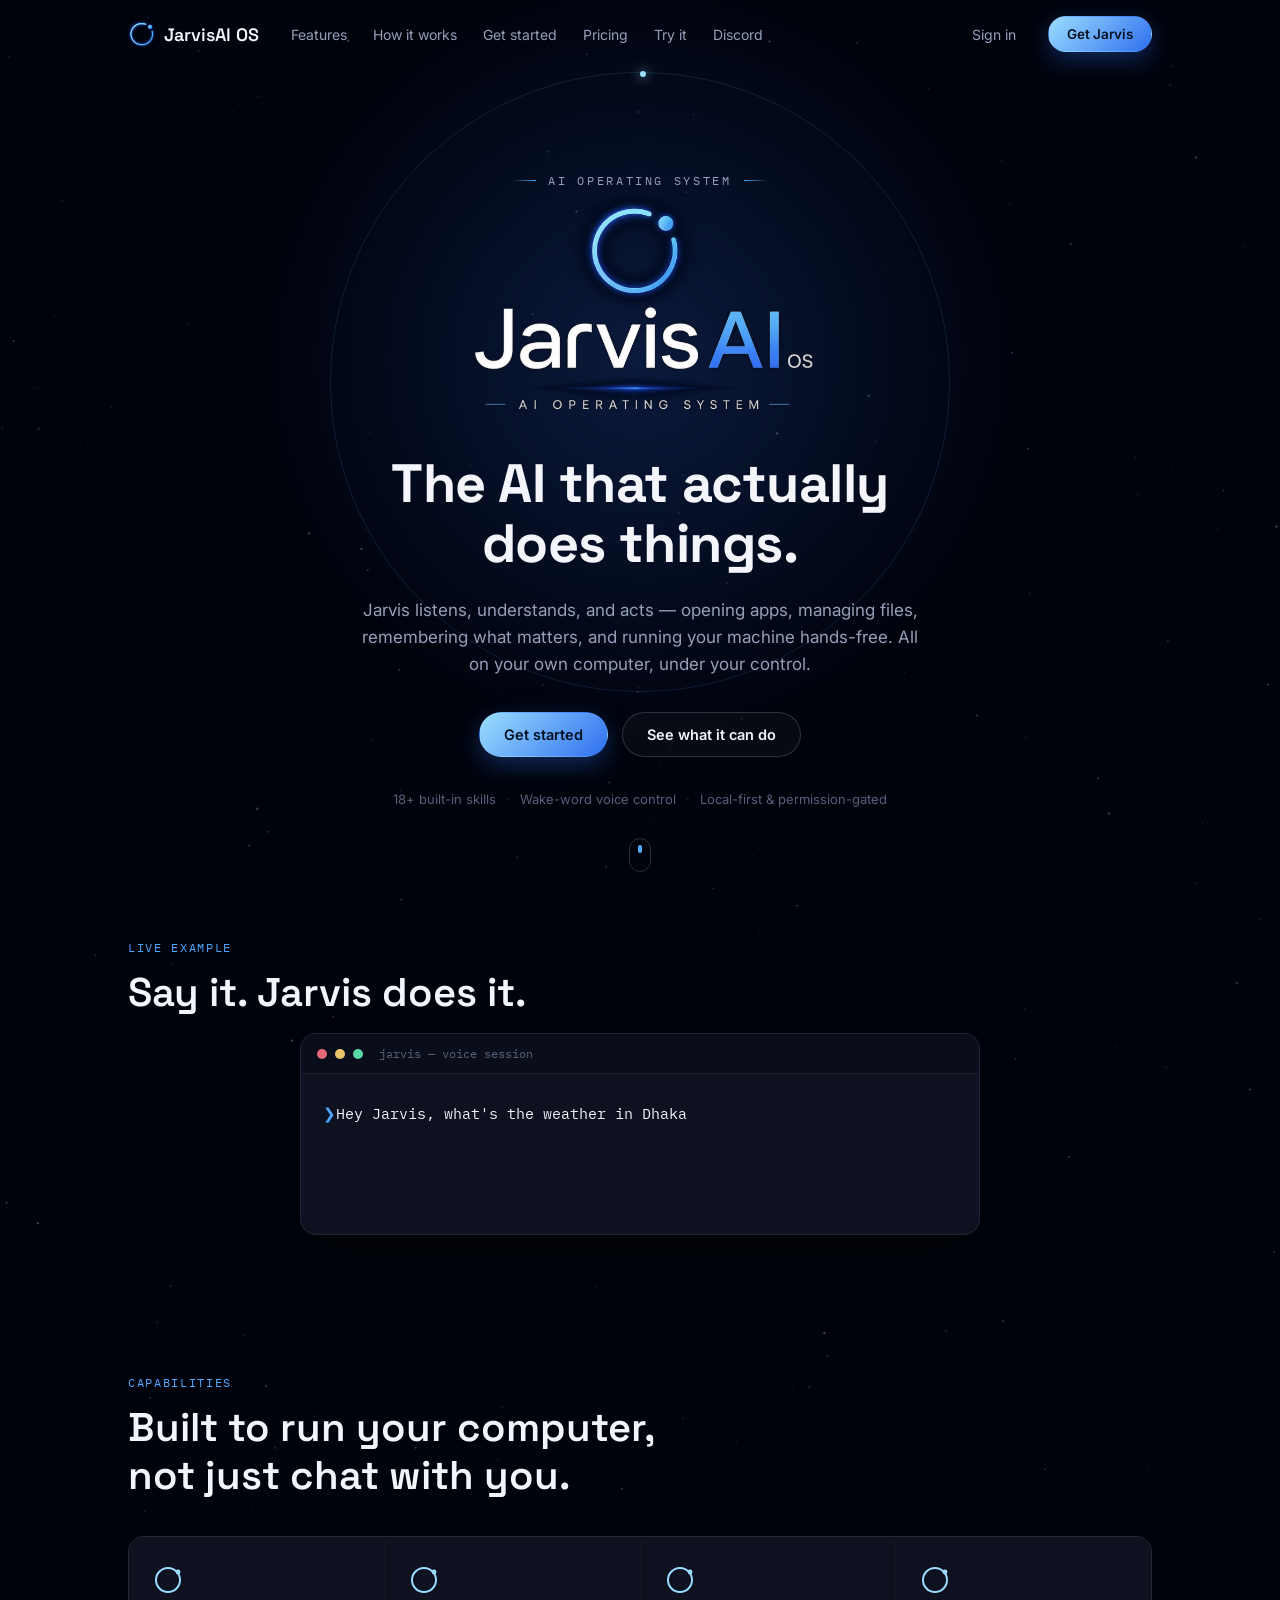
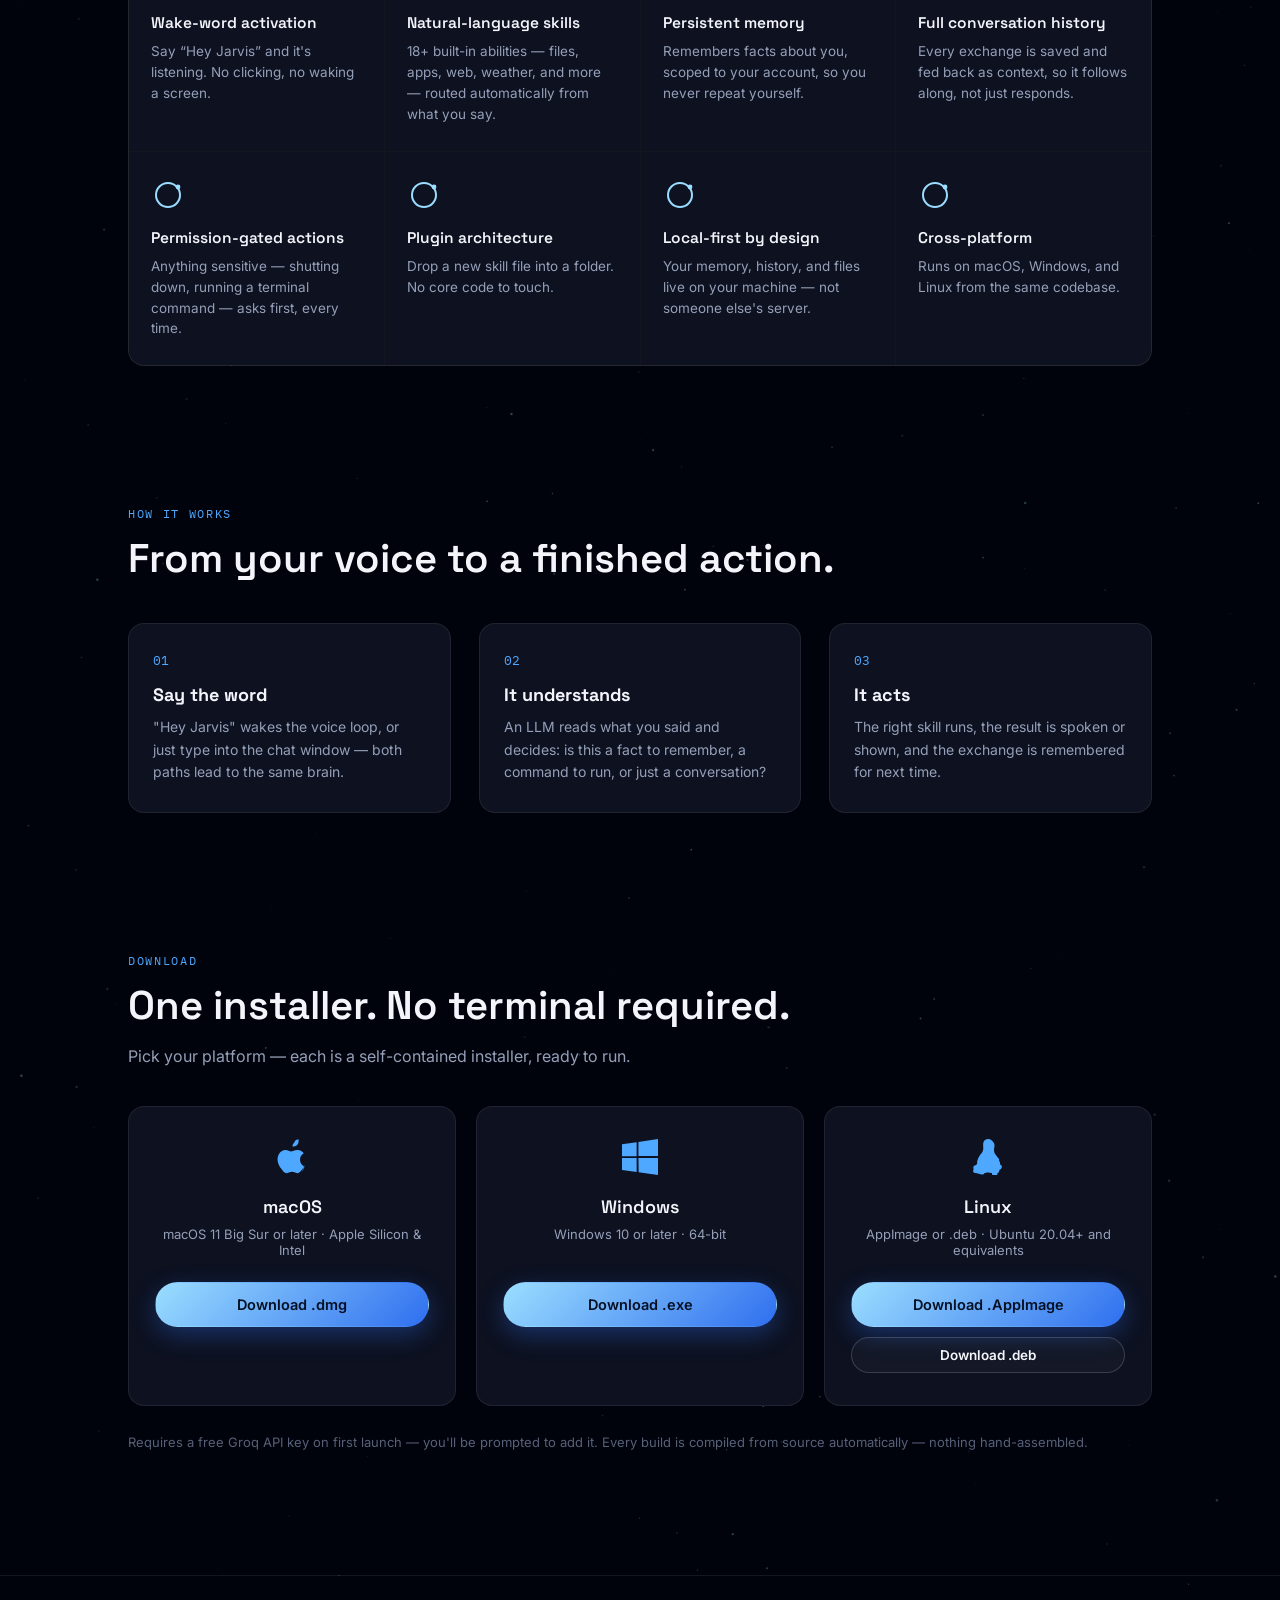
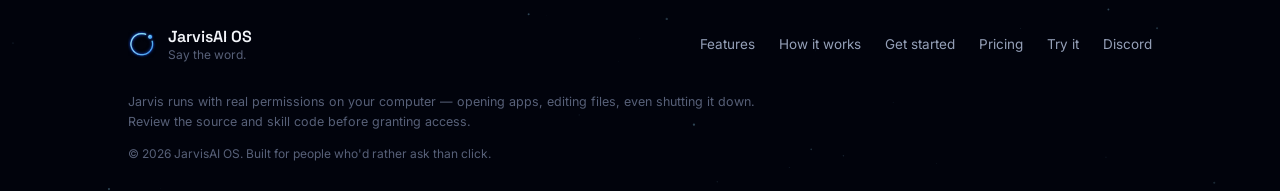
==== commit b0830ca6: "Add a .deb download link for Linux, not just AppImage The copy already said "AppImage or .deb" but o" ====
--- a/index.html
+++ b/index.html
@@ -163,6 +163,8 @@
         <h3>Linux</h3>
         <p class="download-note">AppImage or .deb &middot; Ubuntu 20.04+ and equivalents</p>
         <a href="https://github.com/m2diba-ai/JarvisAI-os-releases/releases/latest/download/JarvisAI-OS.AppImage" class="btn btn-primary download-btn">Download .AppImage</a>
+        <br>
+        <a href="https://github.com/m2diba-ai/JarvisAI-os-releases/releases/latest/download/JarvisAI-OS.deb" class="btn btn-ghost btn-small download-btn" style="margin-top: 10px;">Download .deb</a>
       </div>
 
     </div>
--- a/styles.css
+++ b/styles.css
@@ -27,6 +27,15 @@
 }
 
 *{ box-sizing: border-box; }
+
+/* Belt-and-suspenders: any element styled with its own `display`
+   (e.g. `.btn{ display: inline-flex }`) has the same specificity as
+   the browser's default `[hidden]{ display: none }` rule, and being
+   an author-stylesheet rule, wins the cascade over it - silently
+   defeating the `hidden` attribute on that element. Hit this bug
+   three separate times (auth modal, buttons, image preview) before
+   just fixing it globally instead of per-selector. */
+[hidden]{ display: none !important; }
 
 html{ scroll-behavior: smooth; }
 
@@ -818,6 +827,74 @@
   overflow: hidden;
 }
 
+.chat-toolbar{
+  display: flex;
+  align-items: center;
+  justify-content: space-between;
+  gap: 12px;
+  padding: 12px 16px;
+  border-bottom: 1px solid var(--border);
+}
+
+.model-picker{
+  background: var(--bg-elevated);
+  color: var(--text);
+  border: 1px solid var(--border-strong);
+  border-radius: 99px;
+  padding: 7px 14px;
+  font-size: 13px;
+  font-family: var(--font-body);
+  cursor: pointer;
+}
+
+.model-picker:disabled{ opacity: 0.5; cursor: not-allowed; }
+
+.image-preview-wrap{
+  display: flex;
+  align-items: center;
+  gap: 6px;
+}
+
+.image-preview-wrap[hidden]{ display: none; }
+
+.image-preview{
+  width: 32px;
+  height: 32px;
+  object-fit: cover;
+  border-radius: 6px;
+  border: 1px solid var(--border-strong);
+}
+
+.image-remove-btn{
+  background: none;
+  border: none;
+  color: var(--text-faint);
+  font-size: 18px;
+  cursor: pointer;
+  line-height: 1;
+}
+
+.image-remove-btn:hover{ color: var(--text); }
+
+.attach-btn{
+  background: none;
+  border: 1px solid var(--border-strong);
+  color: var(--text-secondary);
+  border-radius: 50%;
+  width: 40px;
+  height: 40px;
+  display: flex;
+  align-items: center;
+  justify-content: center;
+  cursor: pointer;
+  flex-shrink: 0;
+  padding: 0;
+}
+
+.attach-btn:hover:not(:disabled){ color: var(--text); border-color: var(--ring-mid); }
+.attach-btn:disabled{ opacity: 0.4; cursor: not-allowed; }
+.attach-btn svg{ width: 18px; height: 18px; }
+
 .chat-log{
   height: 440px;
   overflow-y: auto;
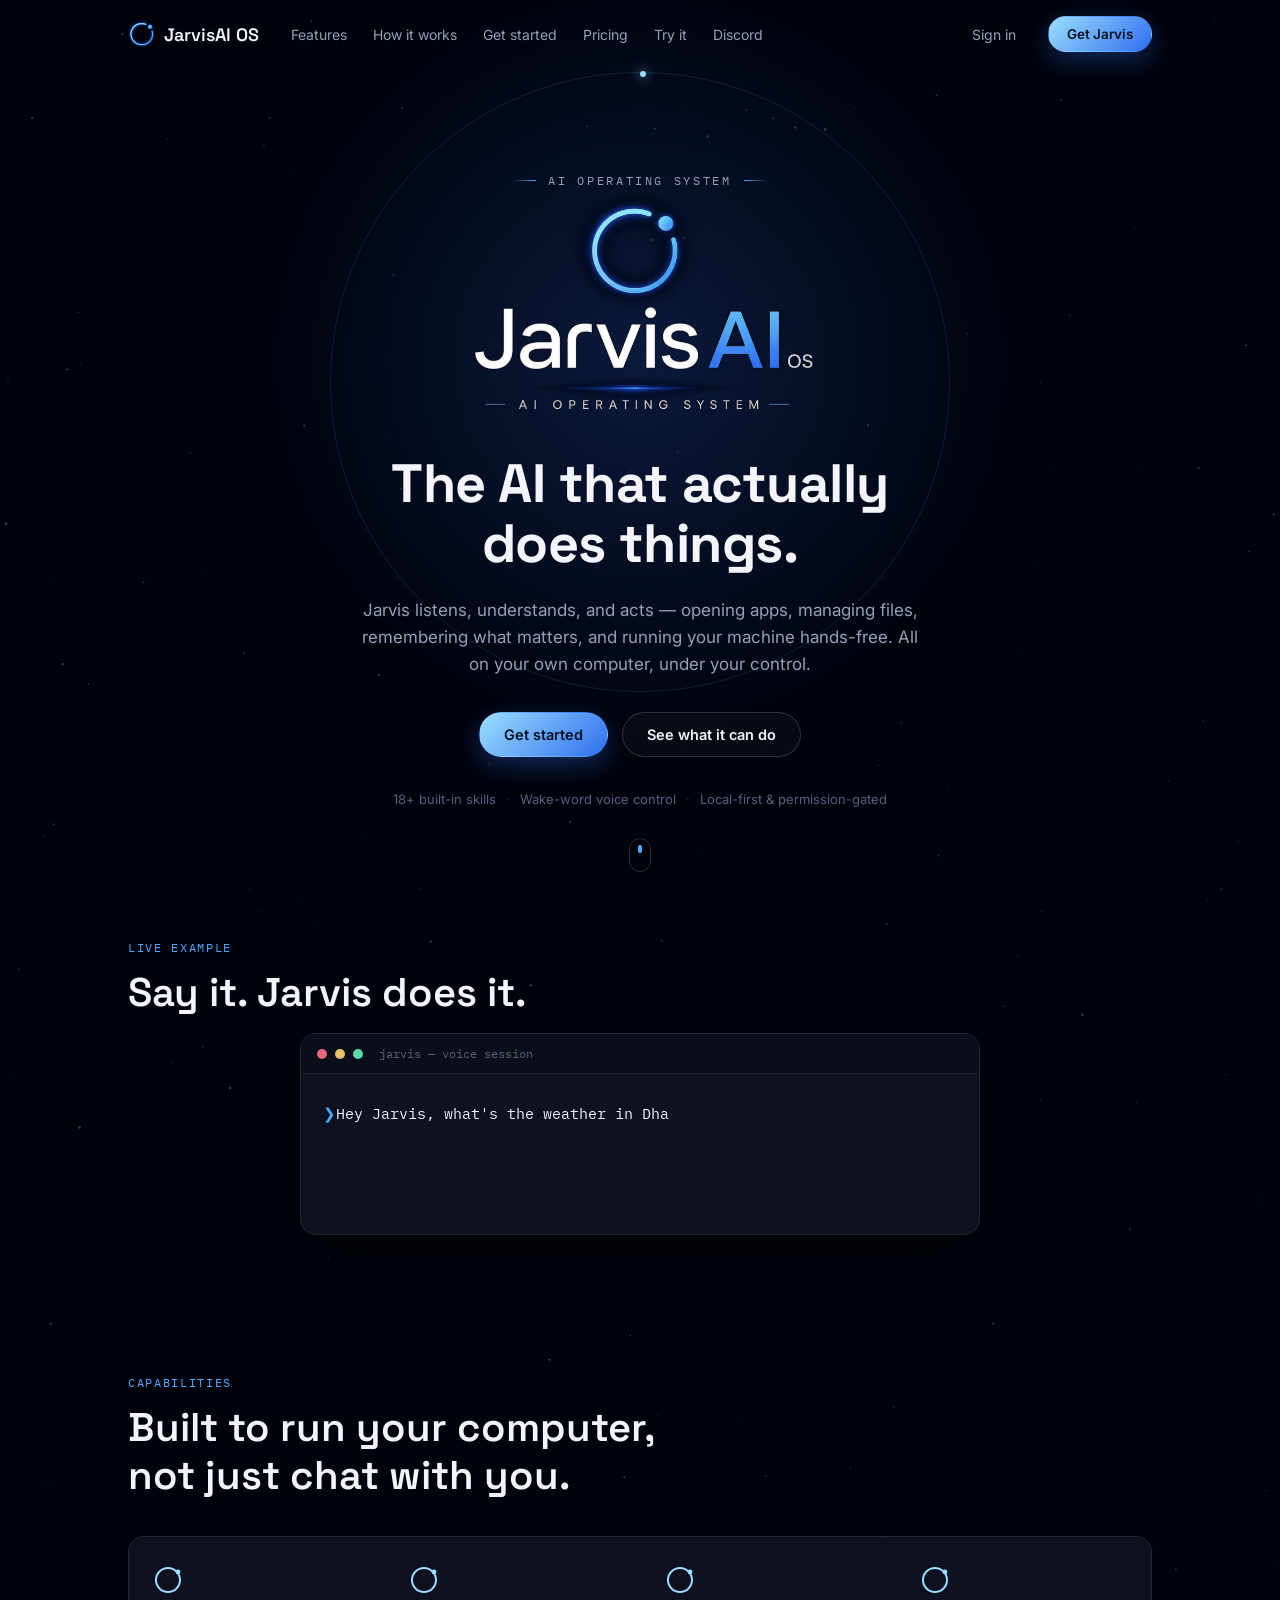
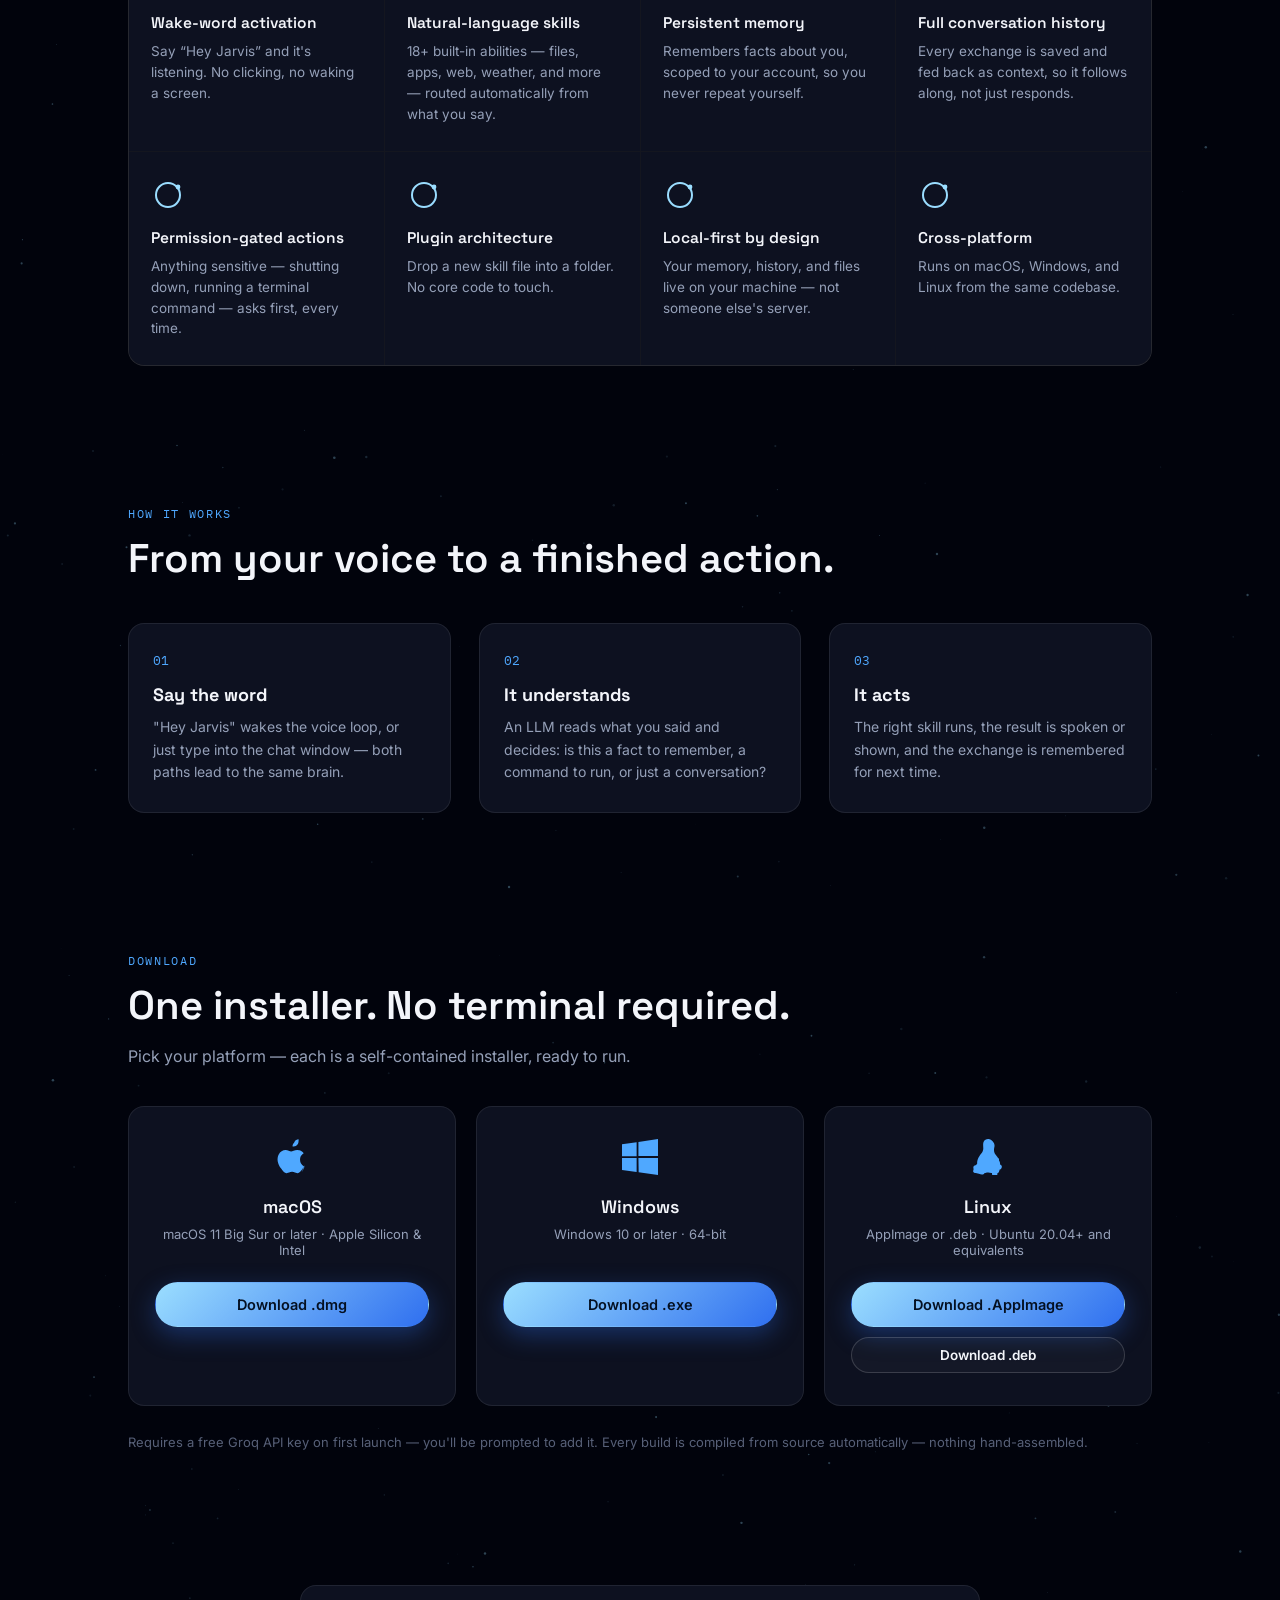
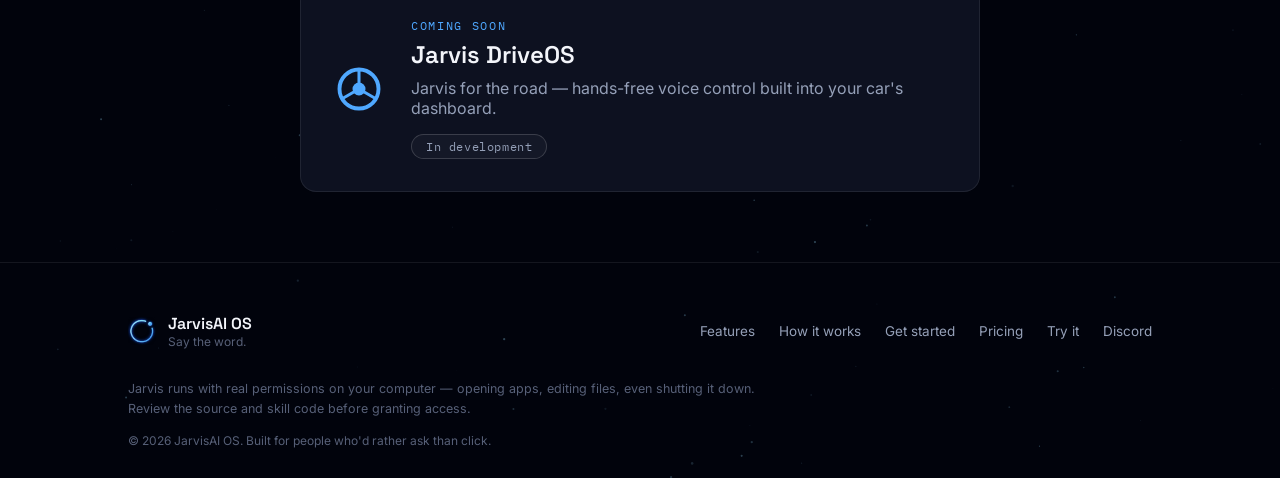
==== commit fd79bbb0: "Add a Jarvis DriveOS teaser section New product, not ready yet - a small "coming soon" card between " ====
--- a/index.html
+++ b/index.html
@@ -176,6 +176,24 @@
   </div>
 </section>
 
+<section id="driveos" class="driveos-section">
+  <div class="section-inner">
+    <div class="driveos-card">
+      <svg class="driveos-icon" viewBox="0 0 24 24" fill="none" stroke="currentColor" stroke-linecap="round" stroke-linejoin="round">
+        <circle cx="12" cy="12" r="9" stroke-width="1.8"/>
+        <path d="M12 9 L12 3 M14.6 13.5 L19.8 16.5 M9.4 13.5 L4.2 16.5" stroke-width="1.4"/>
+        <circle cx="12" cy="12" r="3" fill="currentColor" stroke="none"/>
+      </svg>
+      <div class="driveos-text">
+        <div class="label-tag">COMING SOON</div>
+        <h2>Jarvis DriveOS</h2>
+        <p class="section-sub">Jarvis for the road &mdash; hands-free voice control built into your car's dashboard.</p>
+        <span class="status-badge">In development</span>
+      </div>
+    </div>
+  </div>
+</section>
+
 <footer class="footer">
   <div class="section-inner footer-inner">
     <div class="footer-brand">
--- a/styles.css
+++ b/styles.css
@@ -566,6 +566,44 @@
   line-height: 1.6;
 }
 
+/* ==================== DRIVEOS TEASER ==================== */
+.driveos-section{ padding: 10px 0 70px; position: relative; z-index: 1; }
+
+.driveos-card{
+  display: flex;
+  align-items: center;
+  gap: 26px;
+  max-width: 680px;
+  margin: 0 auto;
+  background: var(--bg-panel);
+  border: 1px solid var(--border);
+  border-radius: var(--radius-md);
+  padding: 32px;
+}
+
+.driveos-icon{
+  width: 52px;
+  height: 52px;
+  min-width: 52px;
+  color: var(--ring-mid);
+}
+
+.driveos-text .label-tag{ margin-bottom: 8px; }
+.driveos-text h2{ font-size: 24px; margin: 0 0 8px; }
+.driveos-text .section-sub{ margin: 0 0 16px; max-width: none; }
+
+.status-badge{
+  display: inline-block;
+  padding: 4px 14px;
+  border-radius: 99px;
+  border: 1px solid var(--border-strong);
+  background: rgba(255,255,255,0.03);
+  font-family: var(--font-mono);
+  font-size: 12px;
+  letter-spacing: 0.05em;
+  color: var(--text-secondary);
+}
+
 /* ==================== FOOTER ==================== */
 .footer{
   border-top: 1px solid var(--border);
@@ -967,6 +1005,7 @@
   .steps{ grid-template-columns: 1fr; }
   .download-grid{ grid-template-columns: 1fr; }
   .pricing-grid{ grid-template-columns: 1fr; }
+  .driveos-card{ flex-direction: column; text-align: center; }
 }
 
 @media (max-width: 720px){
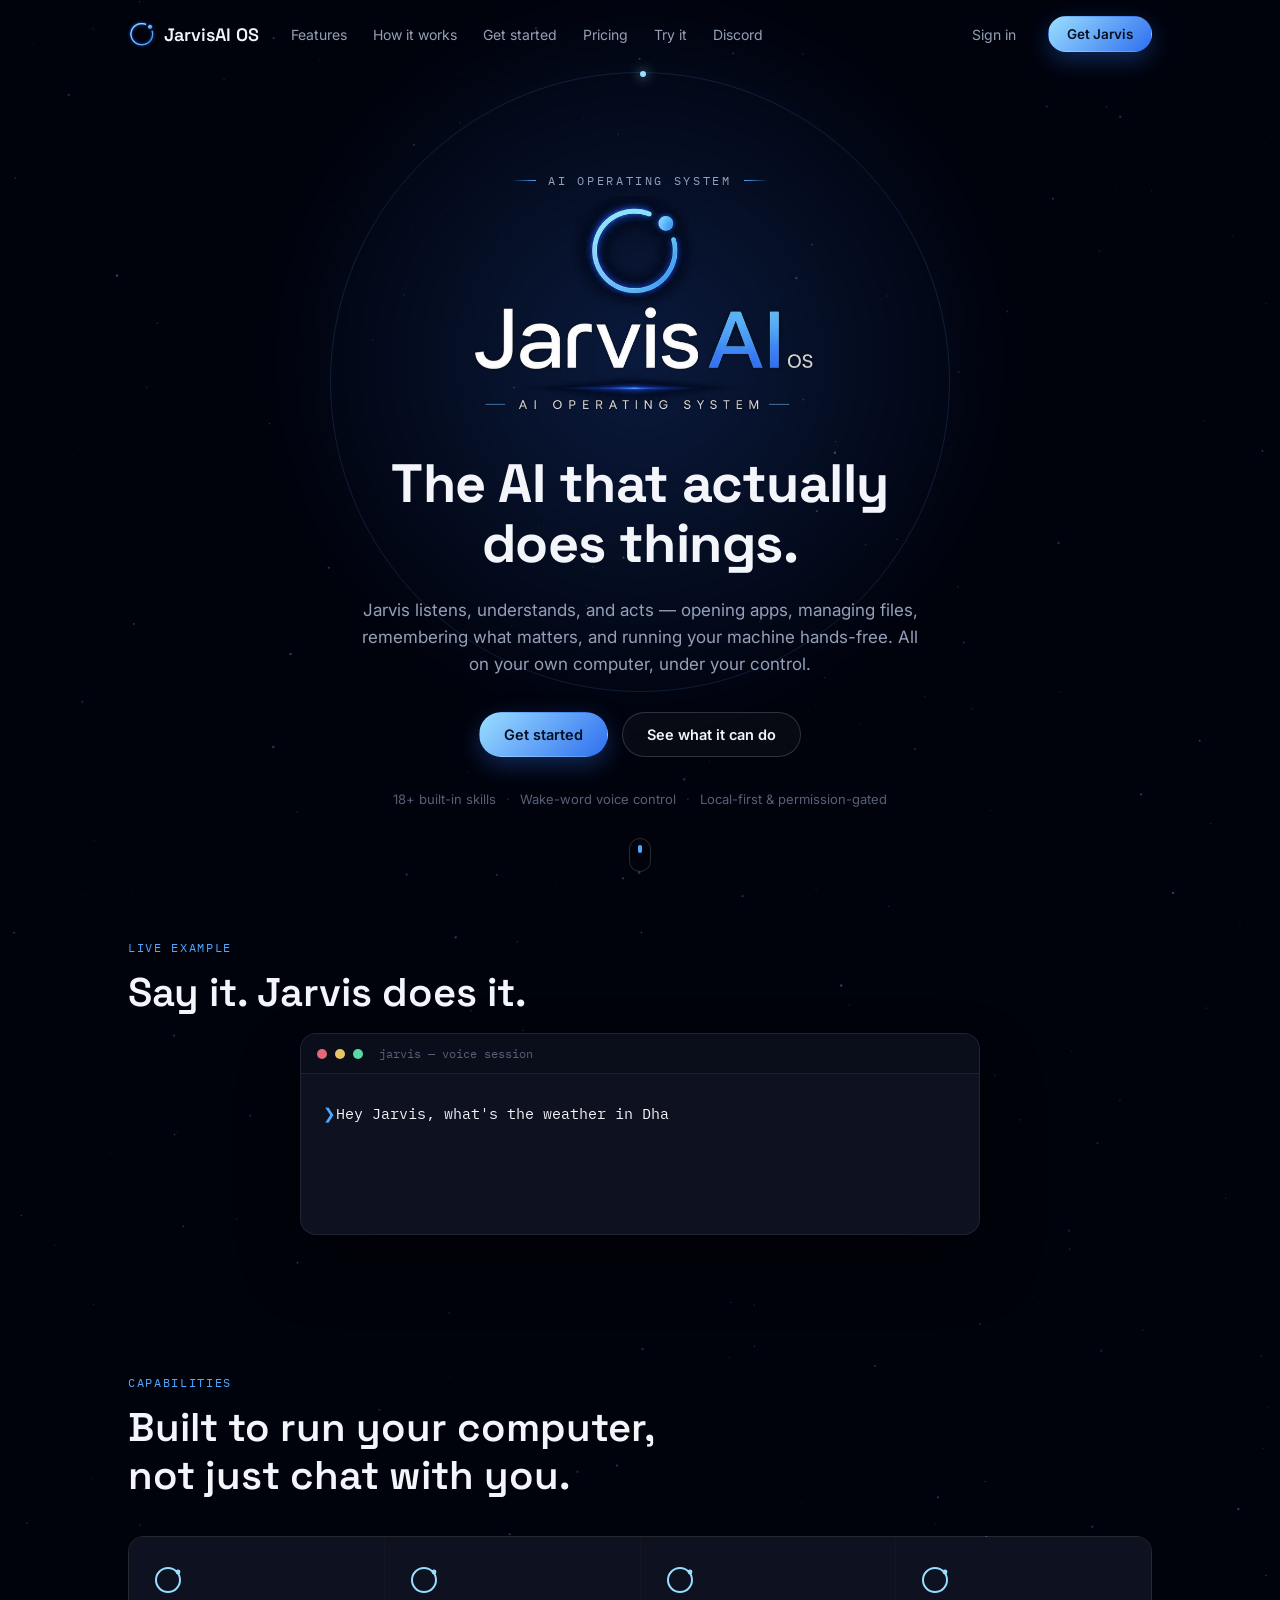
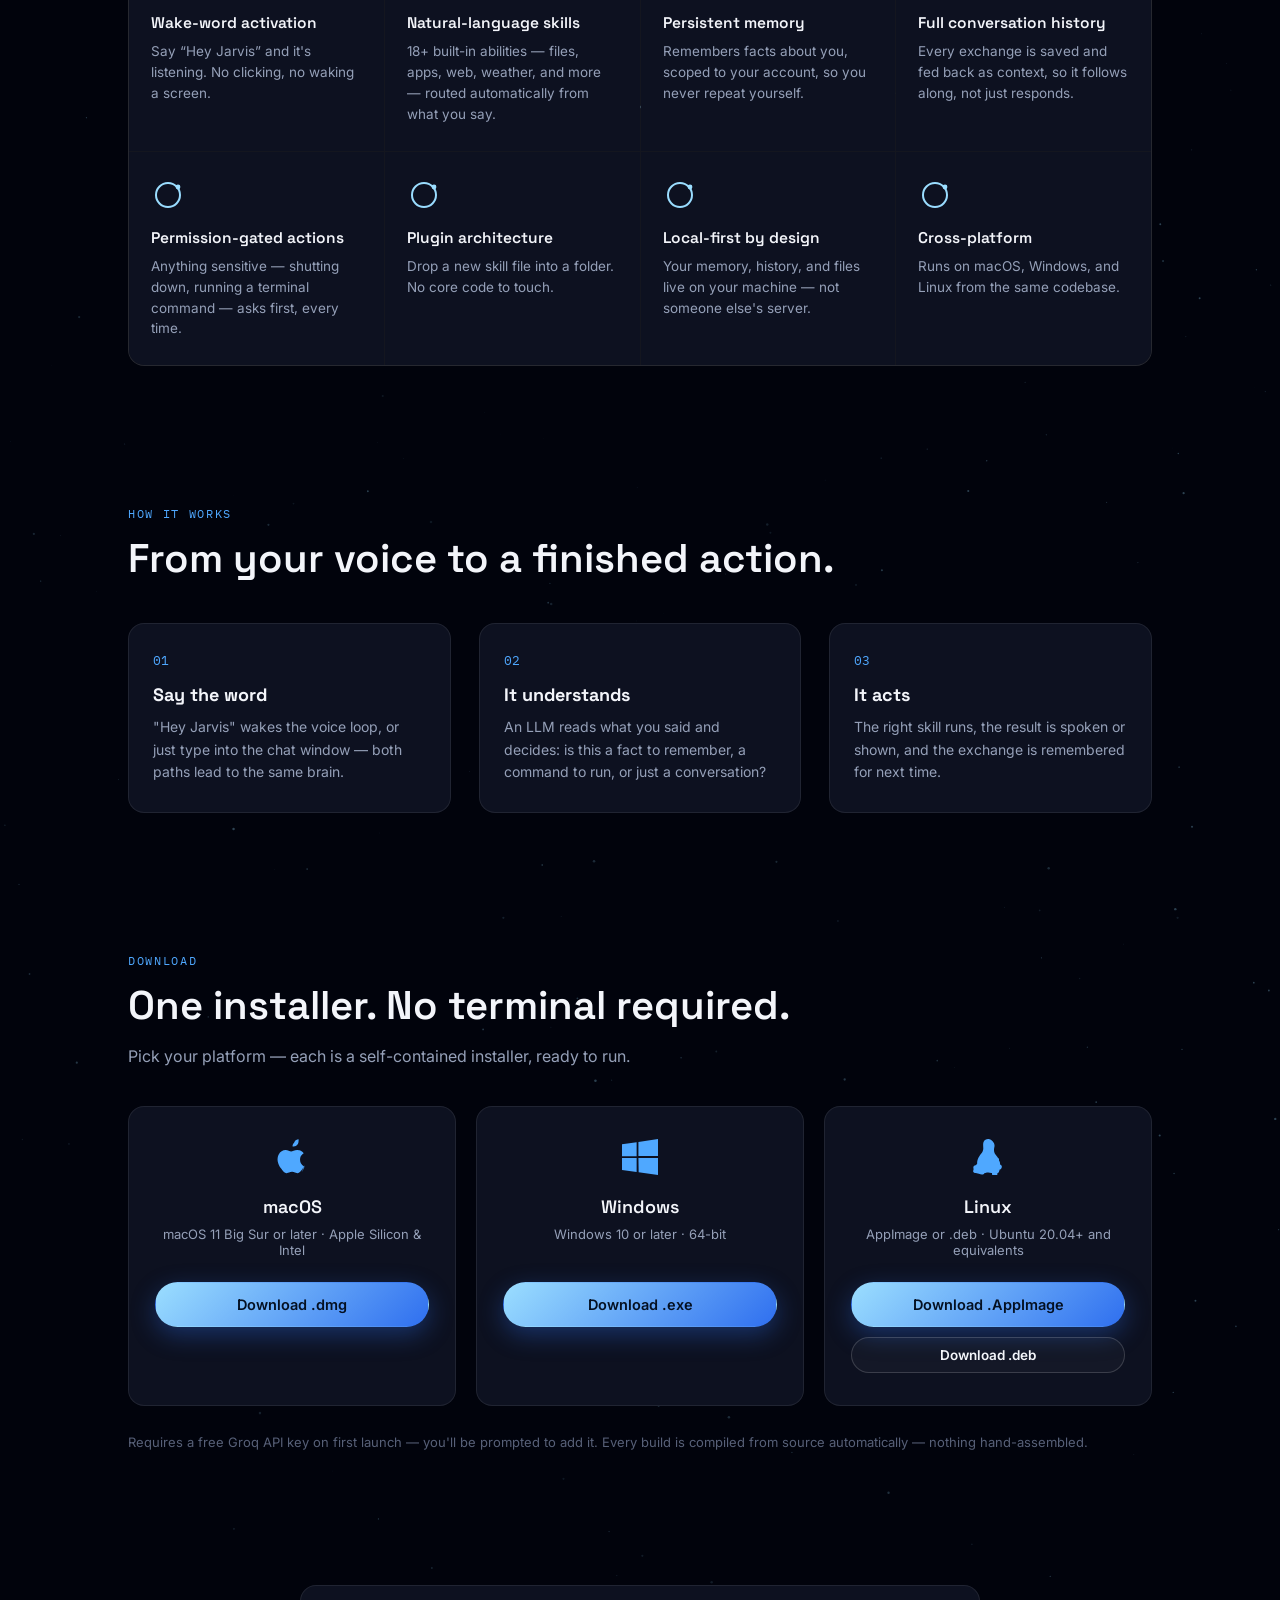
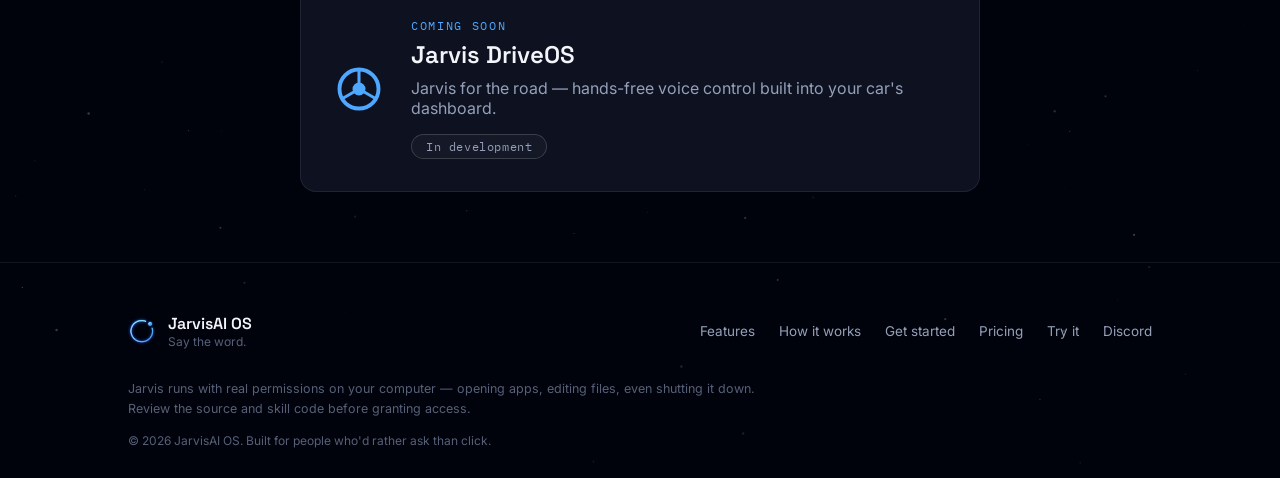
==== commit 428dba68: "Resolve download links to the real latest release, not GitHub's /latest The releases repo's tags all" ====
--- a/index.html
+++ b/index.html
@@ -148,23 +148,23 @@
         <svg class="os-icon" viewBox="0 0 24 24" fill="currentColor"><path d="M16.365 1.43c0 1.14-.393 2.033-1.177 2.68-.784.646-1.72.966-2.807.966-.107-1.09.29-2.02 1.083-2.784C14.257.71 15.29.24 16.365.24c.093.4.093.8 0 1.19zM20.5 17.06c-.48 1.11-.71 1.605-1.335 2.596-.87 1.386-2.098 3.115-3.62 3.13-1.352.014-1.7-.882-3.535-.873-1.834.01-2.217.888-3.57.874-1.522-.015-2.686-1.573-3.556-2.958C2.207 16.606 1.76 12.9 3.14 10.34c.965-1.79 2.71-2.923 4.61-2.94 1.44-.014 2.8.97 3.678.97.878 0 2.53-1.2 4.267-1.024.727.03 2.767.294 4.077 2.216-.106.066-2.435 1.42-2.41 4.242.028 3.372 2.96 4.494 2.99 4.508-.024.074-.463 1.59-1.528 3.147l-.323.6z"/></svg>
         <h3>macOS</h3>
         <p class="download-note">macOS 11 Big Sur or later &middot; Apple Silicon &amp; Intel</p>
-        <a href="https://github.com/m2diba-ai/JarvisAI-os-releases/releases/latest/download/JarvisAI-OS.dmg" class="btn btn-primary download-btn">Download .dmg</a>
+        <a href="https://github.com/m2diba-ai/JarvisAI-os-releases/releases/latest/download/JarvisAI-OS.dmg" class="btn btn-primary download-btn" data-asset="JarvisAI-OS.dmg">Download .dmg</a>
       </div>
 
       <div class="download-card">
         <svg class="os-icon" viewBox="0 0 24 24" fill="currentColor"><path d="M0 3.449L9.75 2.1v9.451H0m10.949-9.602L24 0v11.4H10.949M0 12.6h9.75v9.451L0 20.699M10.949 12.6H24V24l-12.9-1.801"/></svg>
         <h3>Windows</h3>
         <p class="download-note">Windows 10 or later &middot; 64-bit</p>
-        <a href="https://github.com/m2diba-ai/JarvisAI-os-releases/releases/latest/download/JarvisAI-OS-Setup.exe" class="btn btn-primary download-btn">Download .exe</a>
+        <a href="https://github.com/m2diba-ai/JarvisAI-os-releases/releases/latest/download/JarvisAI-OS-Setup.exe" class="btn btn-primary download-btn" data-asset="JarvisAI-OS-Setup.exe">Download .exe</a>
       </div>
 
       <div class="download-card">
         <svg class="os-icon" viewBox="0 0 24 24" fill="currentColor"><path d="M12.504 0c-.155 0-.315.008-.48.021-4.226.333-3.105 4.807-3.17 6.298-.076 1.092-.3 1.953-1.05 3.02-.885 1.051-2.127 2.75-2.716 4.521-.278.832-.41 1.684-.287 2.489a.424.424 0 00-.11.135c-.26.268-.45.6-.663.839-.199.199-.485.267-.797.4-.313.136-.658.269-.864.68-.09.189-.136.394-.132.602 0 .199.027.4.055.536.058.399.116.728.04.97-.249.68-.28 1.145-.106 1.484.174.334.535.47.94.601.81.2 1.91.135 2.774.6.926.466 1.866.67 2.616.47.526-.116.97-.464 1.208-.946.587-.003 1.23-.269 2.26-.334.699-.058 1.574.267 2.577.2.025.08.063.155.11.225-.076.694.13 1.365.436 1.938.365.6.844 1.098 1.310 1.502-.055.077-.021.108.070.05.68-.484 1.24-1.04 1.52-1.673.24-.531.212-1.1.05-1.634.478-.235.87-.556 1.152-1.038.235-.4.42-.906.526-1.577.077.024.15.024.199-.001.36-.111.65-.4.867-.71.198-.31.335-.667.375-1.037.038-.372-.04-.744-.235-1.045-.196-.3-.51-.545-.9-.667-.024-.42-.03-.856-.13-1.302-.098-.446-.28-.897-.61-1.28.014-.235.033-.478.01-.72-.024-.24-.09-.478-.226-.68-.135-.2-.34-.36-.582-.42-.036-.11-.07-.223-.135-.315-.65-.918-1.474-1.635-1.968-2.7-.494-1.064-.626-2.436-.16-4.27.213-.83.055-1.673-.288-2.417-.343-.744-.858-1.397-1.44-1.87A3.87 3.87 0 0012.504 0z"/></svg>
         <h3>Linux</h3>
         <p class="download-note">AppImage or .deb &middot; Ubuntu 20.04+ and equivalents</p>
-        <a href="https://github.com/m2diba-ai/JarvisAI-os-releases/releases/latest/download/JarvisAI-OS.AppImage" class="btn btn-primary download-btn">Download .AppImage</a>
+        <a href="https://github.com/m2diba-ai/JarvisAI-os-releases/releases/latest/download/JarvisAI-OS.AppImage" class="btn btn-primary download-btn" data-asset="JarvisAI-OS.AppImage">Download .AppImage</a>
         <br>
-        <a href="https://github.com/m2diba-ai/JarvisAI-os-releases/releases/latest/download/JarvisAI-OS.deb" class="btn btn-ghost btn-small download-btn" style="margin-top: 10px;">Download .deb</a>
+        <a href="https://github.com/m2diba-ai/JarvisAI-os-releases/releases/latest/download/JarvisAI-OS.deb" class="btn btn-ghost btn-small download-btn" style="margin-top: 10px;" data-asset="JarvisAI-OS.deb">Download .deb</a>
       </div>
 
     </div>
@@ -318,6 +318,47 @@
 // (download section is now static cards - no tab-switching or
 // copy-to-clipboard JS needed since there's no source install commands)
 
+// ==================== Download links: resolve real latest release ====================
+// The hrefs above point at GitHub's /releases/latest/download/... shortcut,
+// which is a fallback for JS-disabled visitors only - it's normally
+// left broken. GitHub's "latest" pick sorts by each release's
+// created_at, which (per GitHub's own docs) is inherited from the
+// underlying git tag's target commit, not from when the release was
+// published. The JarvisAI-os-releases repo only ever has that one
+// "Initialize releases repo" commit - electron-builder auto-creates
+// each version's tag against it since nothing ever advances that
+// branch - so every release ties on created_at, and which one GitHub
+// resolves as "latest" on a tie isn't something to rely on (it's
+// landed on a stale version before). published_at has no such tie -
+// it's set once, when a release stops being a draft - so fetching the
+// release list and picking the newest published_at is what's actually
+// reliable here.
+(async function resolveLatestDownloadLinks() {
+  const links = document.querySelectorAll(".download-btn[data-asset]");
+  if (!links.length) return;
+
+  try {
+    const response = await fetch("https://api.github.com/repos/m2diba-ai/JarvisAI-os-releases/releases");
+    if (!response.ok) return;
+    const releases = await response.json();
+
+    const latest = releases
+      .filter((r) => !r.draft && !r.prerelease)
+      .sort((a, b) => new Date(b.published_at) - new Date(a.published_at))[0];
+    if (!latest) return;
+
+    links.forEach((link) => {
+      const asset = latest.assets.find((a) => a.name === link.dataset.asset);
+      if (asset) link.href = asset.browser_download_url;
+    });
+  } catch (err) {
+    // Offline, GitHub API down/rate-limited, etc. - the hrefs already
+    // in the HTML (the /releases/latest/download/... shortcut) stay as
+    // a working fallback rather than leaving the buttons broken.
+    console.error("Could not resolve the latest Jarvis release - falling back to /releases/latest:", err);
+  }
+})();
+
 </script>
 
 </body>
